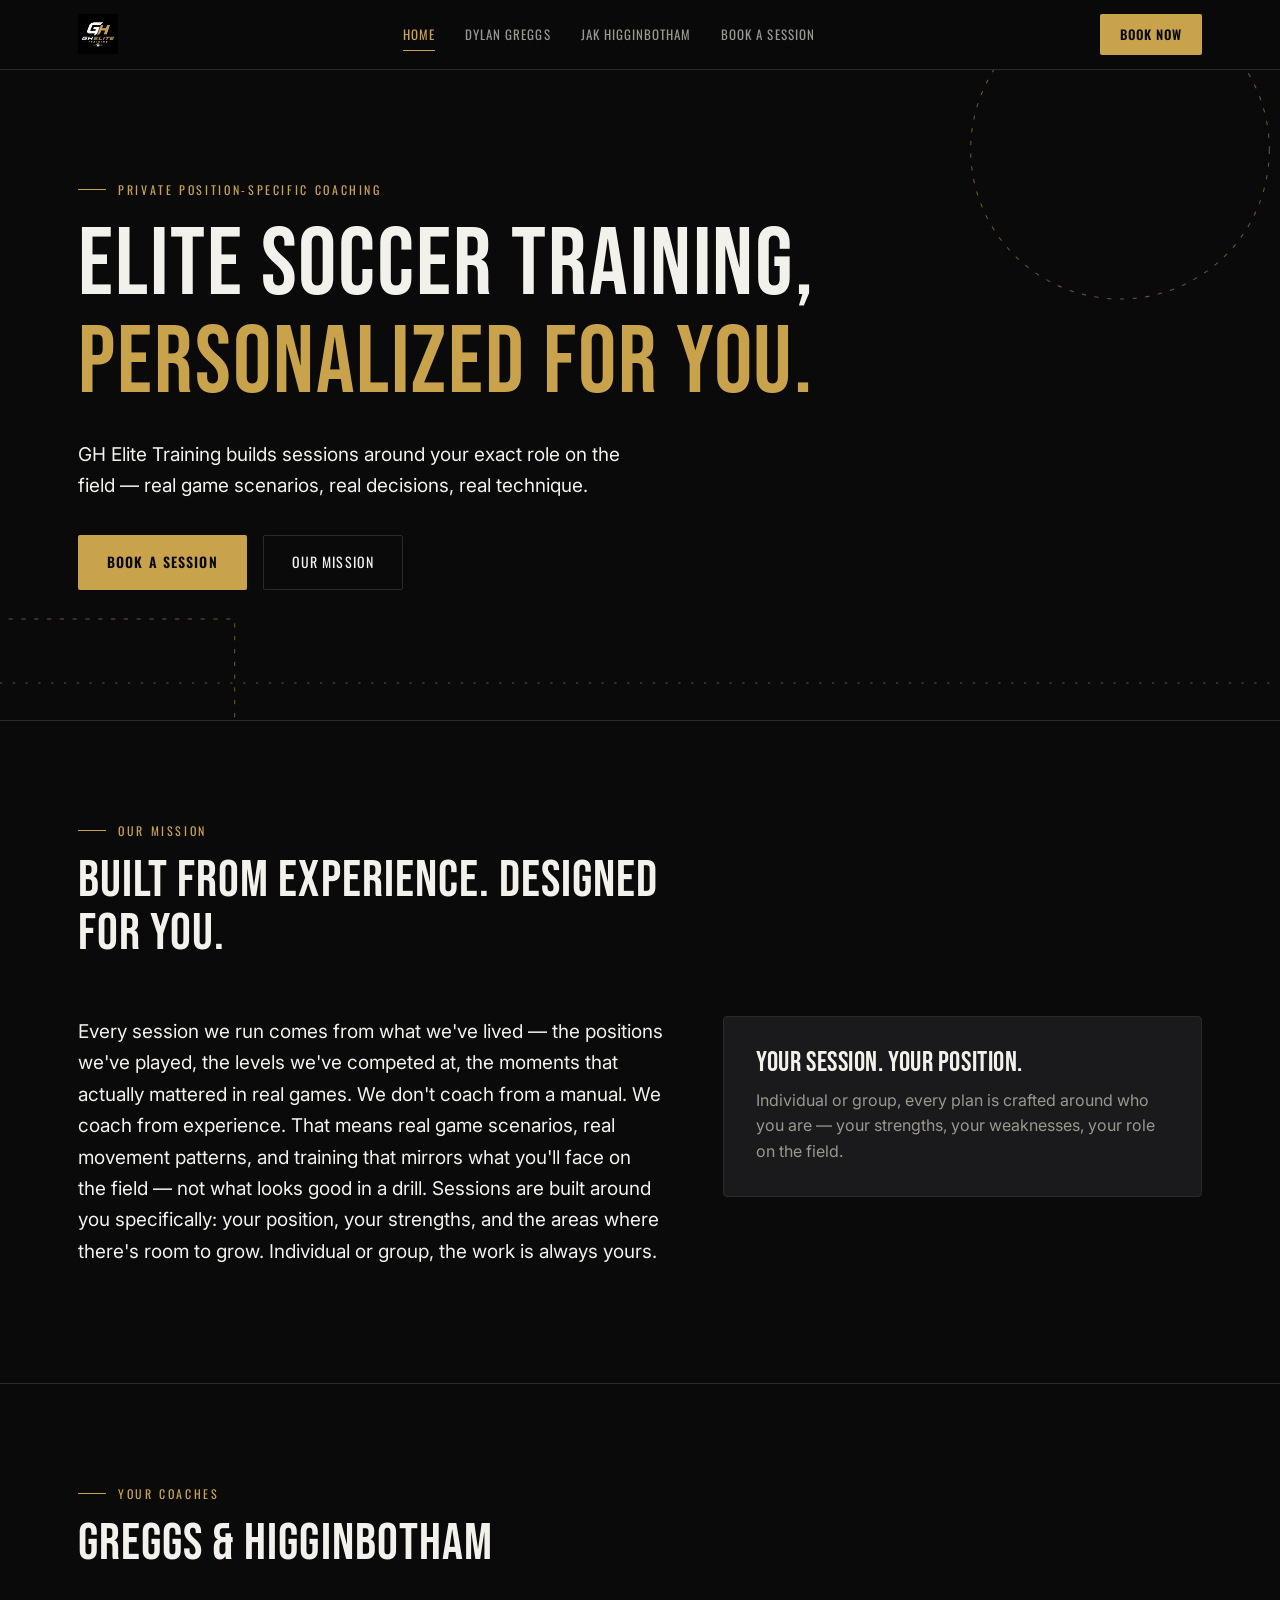
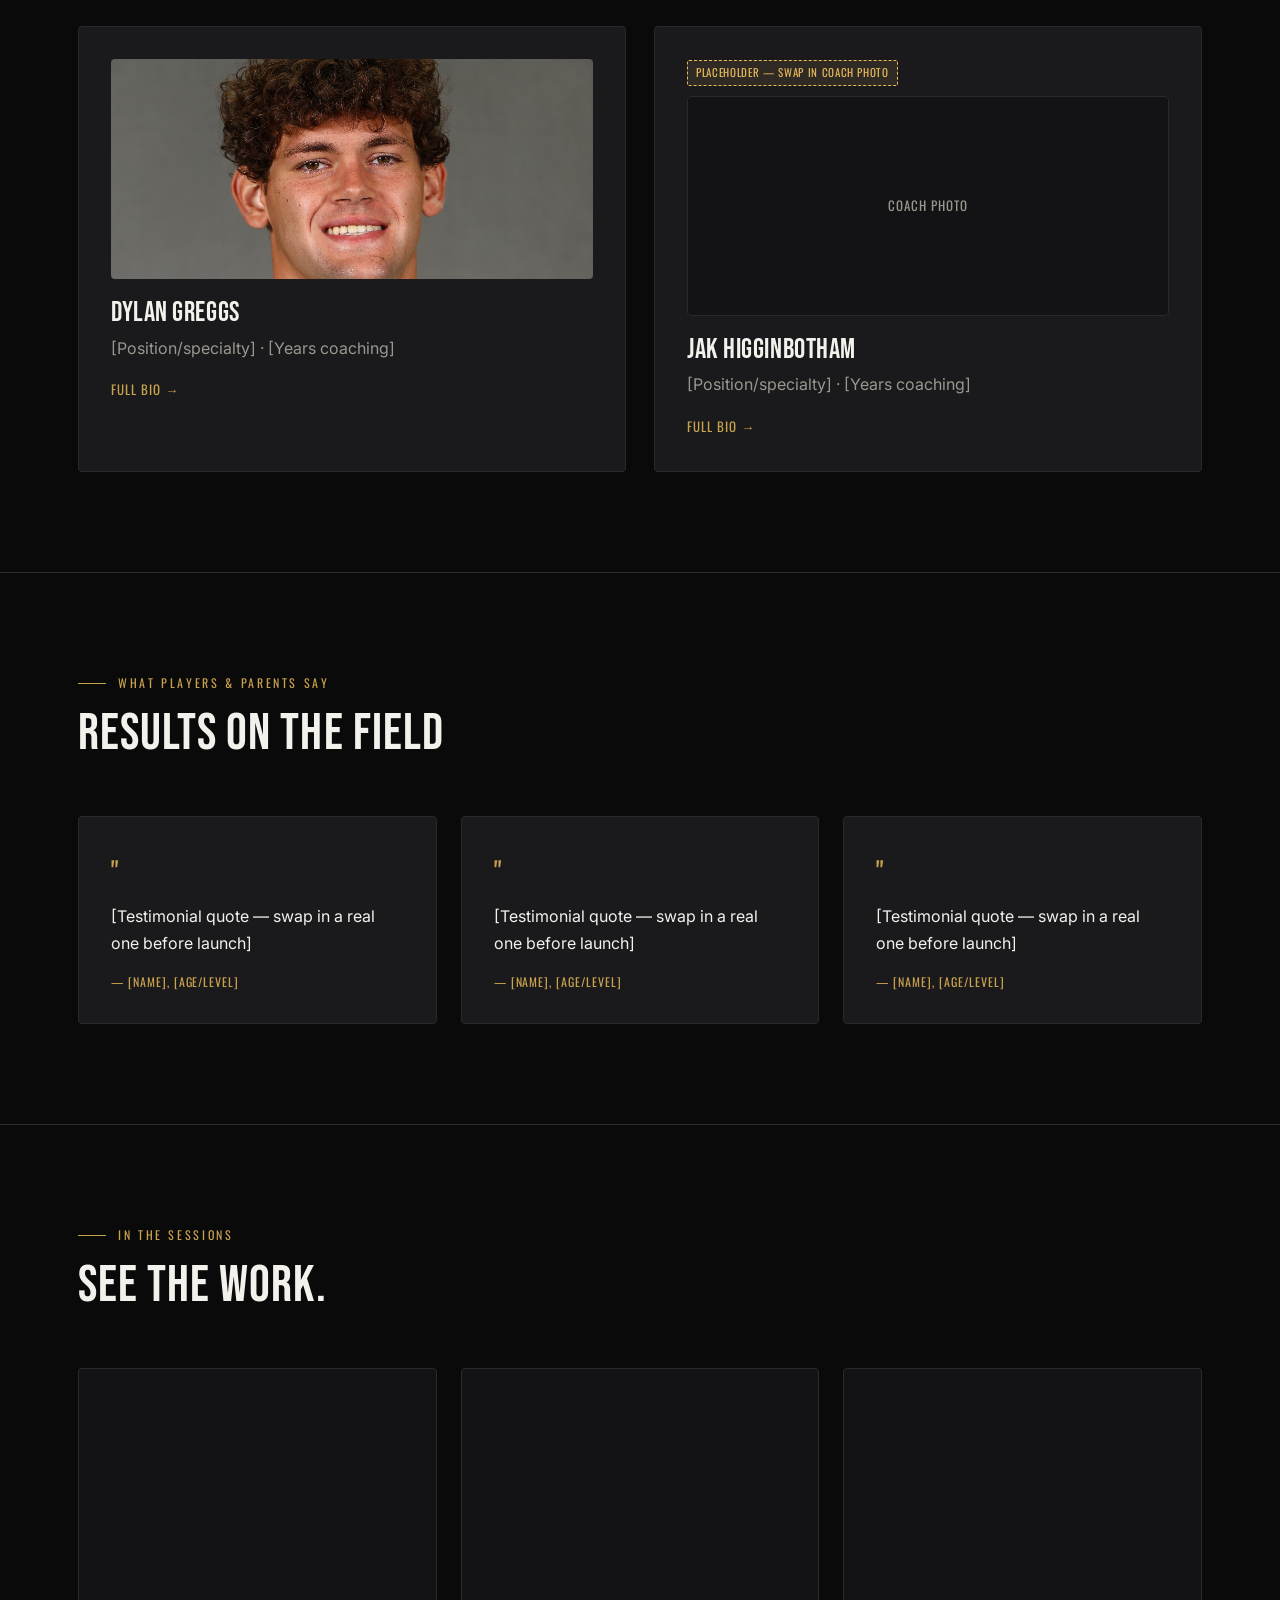
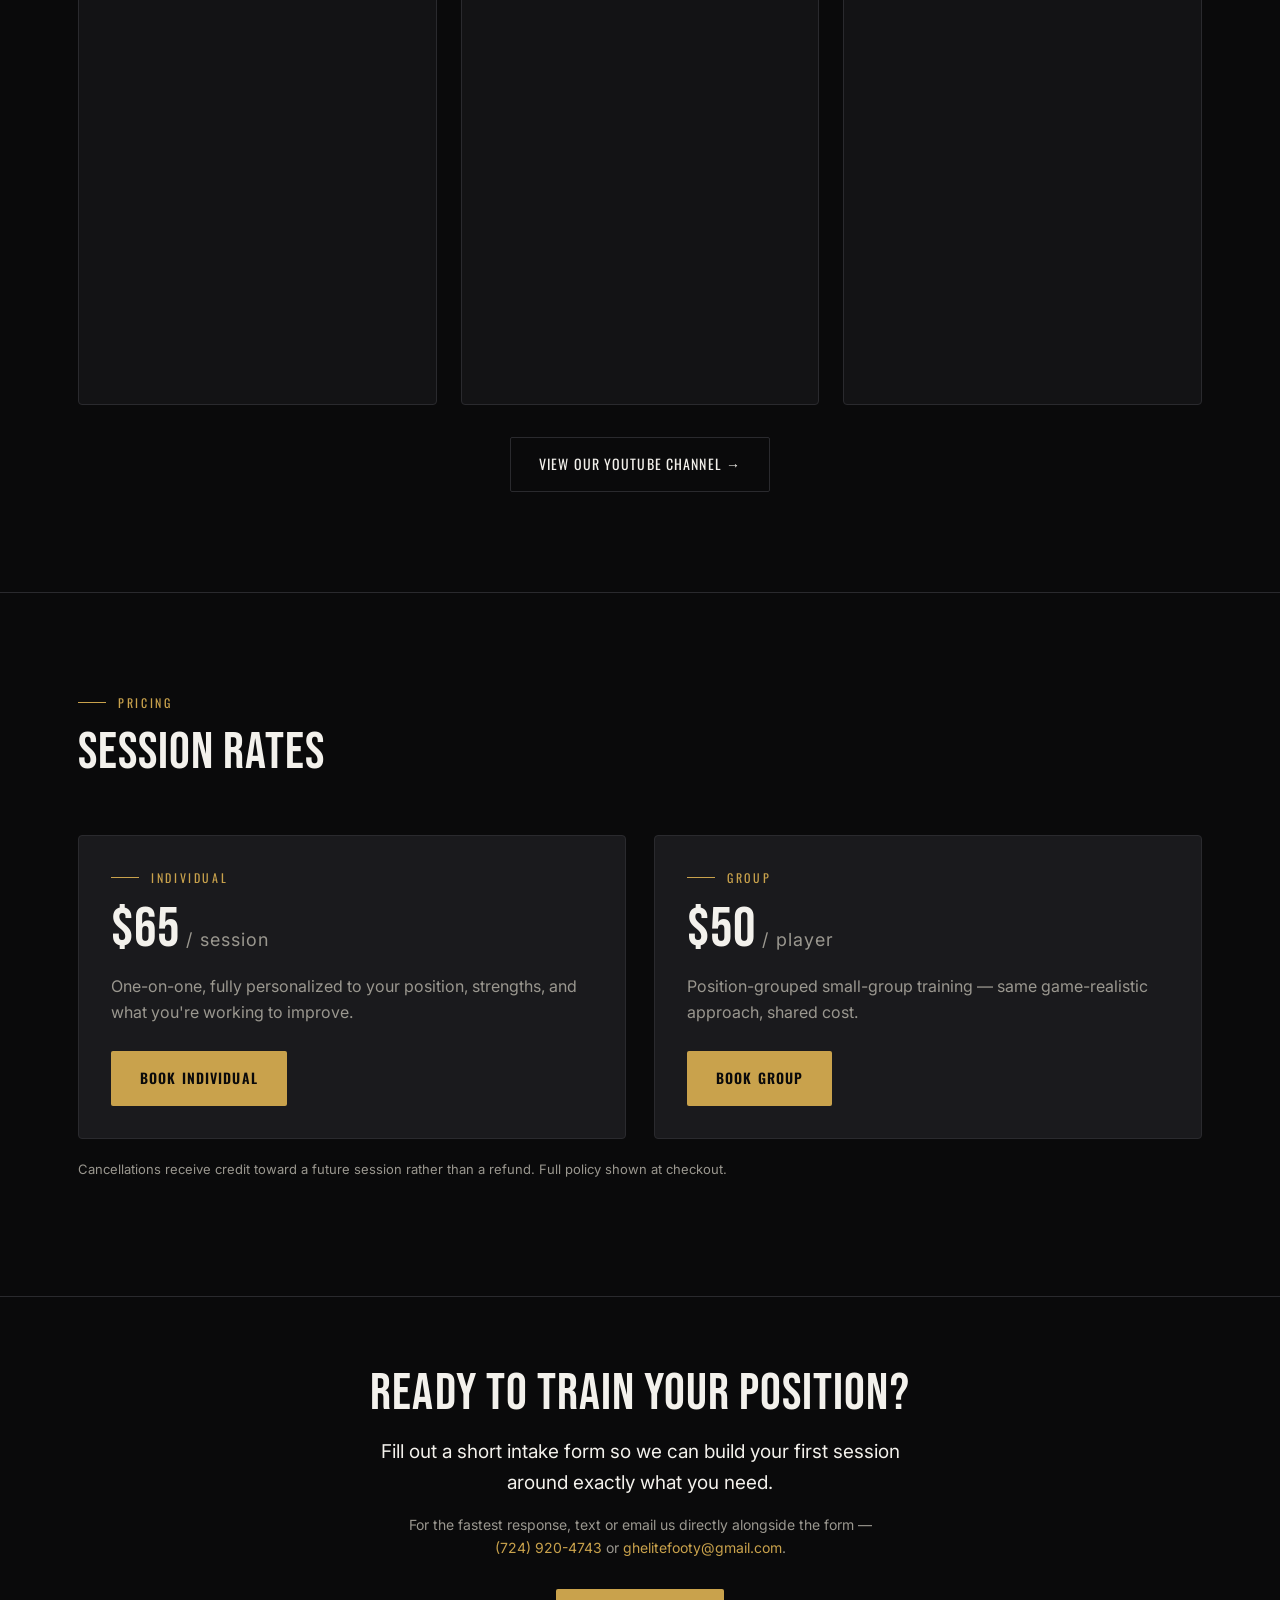
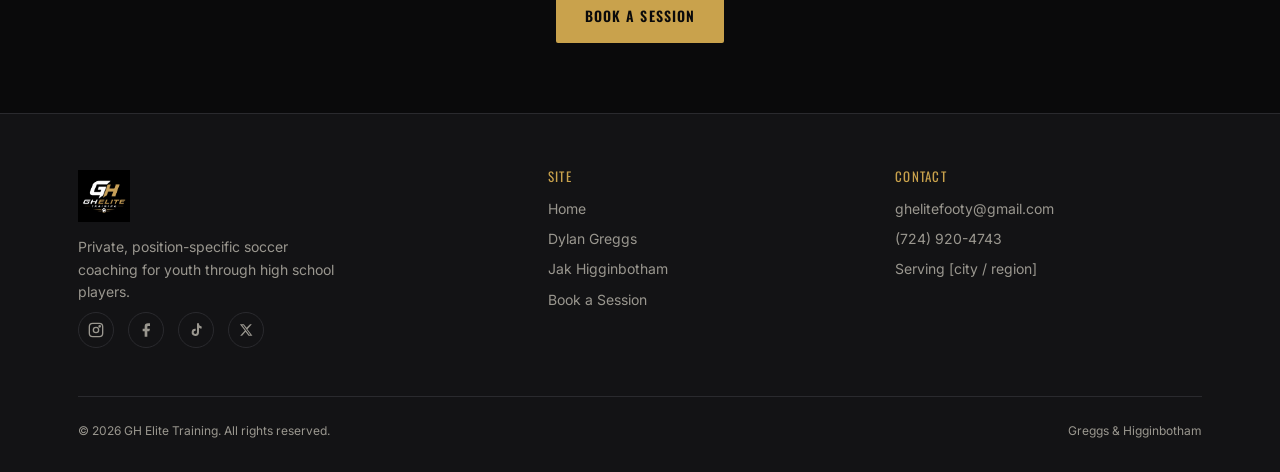
==== index.html @ fd4644f5 "Initial commit" ====
<!DOCTYPE html>
<html lang="en">
<head>
<meta charset="UTF-8">
<meta name="viewport" content="width=device-width, initial-scale=1.0">
<title>GH Elite Training | Position-Specific Soccer Coaching</title>
<meta name="description" content="GH Elite Training — private, position-specific soccer coaching built around real game scenarios. Coaching by Greggs &amp; Higginbotham.">
<link rel="preconnect" href="https://fonts.googleapis.com">
<link href="https://fonts.googleapis.com/css2?family=Bebas+Neue&family=Oswald:wght@400;500;600&family=Inter:wght@400;500;600;700&display=swap" rel="stylesheet">
<link rel="stylesheet" href="style.css">
</head>
<body>

<header class="site-nav">
  <div class="nav-inner">
    <a class="nav-brand" href="index.html">
      <img src="assets/gh-elite-logo.jpeg" alt="GH Elite Training logo">
    </a>
    <nav class="nav-links">
      <a href="index.html" class="active">Home</a>
      <a href="about-greggs.html">Dylan Greggs</a>
      <a href="about-higginbotham.html">Jak Higginbotham</a>
      <a href="booking.html">Book a Session</a>
    </nav>
    <a class="nav-cta" href="booking.html">Book Now</a>
    <button class="nav-toggle" aria-label="Menu">&#9776;</button>
  </div>
</header>

<!-- ============================================================ HERO -->
<section style="padding-top:110px; padding-bottom:130px; position:relative; overflow:hidden;">
  <div class="pitch-lines" aria-hidden="true">
    <svg viewBox="0 0 1200 700" preserveAspectRatio="xMidYMid slice">
      <circle cx="1050" cy="120" r="140" fill="none" stroke="#c9a24c" stroke-width="1" stroke-dasharray="4 8"/>
      <line x1="0" y1="620" x2="1200" y2="620" stroke="#c9a24c" stroke-width="1" stroke-dasharray="2 10"/>
      <rect x="-40" y="560" width="260" height="160" fill="none" stroke="#c9a24c" stroke-width="1" stroke-dasharray="4 8"/>
    </svg>
  </div>
  <div class="wrap" style="position:relative; z-index:2;">
    <div class="eyebrow">Private Position-Specific Coaching</div>
    <h1 style="margin-top:18px; max-width:900px;">ELITE SOCCER TRAINING,<br><span class="gold">PERSONALIZED FOR YOU.</span></h1>
    <p class="lead" style="max-width:560px; margin-top:26px;">
      GH Elite Training builds sessions around your exact role on the field —
      real game scenarios, real decisions, real technique.
    </p>
    <div style="display:flex; gap:16px; margin-top:34px; flex-wrap:wrap;">
      <a href="booking.html" class="btn btn-primary">Book a Session</a>
      <a href="#mission" class="btn btn-ghost">Our Mission</a>
    </div>
  </div>
</section>

<hr class="divider">

<!-- ============================================================ MISSION -->
<section id="mission">
  <div class="wrap">
    <div class="section-head">
      <div class="eyebrow">Our Mission</div>
      <h2>Built from experience. Designed for you.</h2>
    </div>
    <div style="display:grid; grid-template-columns: 1.1fr 0.9fr; gap:60px; align-items:start;">
      <p class="lead">
        Every session we run comes from what we've lived — the positions we've played, the
        levels we've competed at, the moments that actually mattered in real games. We don't
        coach from a manual. We coach from experience. That means real game scenarios, real
        movement patterns, and training that mirrors what you'll face on the field — not what
        looks good in a drill. Sessions are built around you specifically: your position, your
        strengths, and the areas where there's room to grow. Individual or group, the work
        is always yours.
      </p>
      <div class="card">
        <h3>Your session. Your position.</h3>
        <p style="margin-top:10px; margin-bottom:0;">Individual or group, every plan is crafted around who you are — your strengths, your weaknesses, your role on the field.</p>
      </div>
    </div>
  </div>
</section>

<hr class="divider">

<!-- ============================================================ COACHES -->
<section>
  <div class="wrap">
    <div class="section-head">
      <div class="eyebrow">Your Coaches</div>
      <h2>Greggs &amp; Higginbotham</h2>
    </div>
    <div style="display:grid; grid-template-columns:1fr 1fr; gap:28px;">
      <a href="about-greggs.html" class="card" style="display:block;">
        <img src="assets/greggs-headshot-slippery-rock.jpeg" alt="Dylan Greggs" style="width:100%; height:220px; object-fit:cover; object-position:center 20%; border-radius:4px; margin-bottom:20px; display:block;">
        <h3>Dylan Greggs</h3>
        <p style="margin-top:8px;">[Position/specialty] · [Years coaching]</p>
        <span class="gold" style="font-family:var(--label); font-size:13px; letter-spacing:.08em; text-transform:uppercase;">Full Bio &rarr;</span>
      </a>
      <a href="about-higginbotham.html" class="card" style="display:block;">
        <div class="placeholder-note">Placeholder — swap in coach photo</div>
        <div style="height:220px; background:var(--black-soft); border:1px solid var(--line); border-radius:4px; margin-bottom:20px; display:flex; align-items:center; justify-content:center; color:var(--grey); font-family:var(--label); letter-spacing:.08em; text-transform:uppercase; font-size:13px;">Coach Photo</div>
        <h3>Jak Higginbotham</h3>
        <p style="margin-top:8px;">[Position/specialty] · [Years coaching]</p>
        <span class="gold" style="font-family:var(--label); font-size:13px; letter-spacing:.08em; text-transform:uppercase;">Full Bio &rarr;</span>
      </a>
    </div>
  </div>
</section>

<hr class="divider">

<!-- ============================================================ TESTIMONIALS -->
<section id="testimonials">
  <div class="wrap">
    <div class="section-head">
      <div class="eyebrow">What Players &amp; Parents Say</div>
      <h2>Results on the field</h2>
    </div>
    <div style="display:grid; grid-template-columns:repeat(3,1fr); gap:24px; margin-top:16px;">
      <div class="card">
        <p style="font-size:28px; color:var(--gold); margin:0 0 10px; font-family:var(--label);">"</p>
        <p class="lead" style="font-size:16px; margin-top:0;">[Testimonial quote — swap in a real one before launch]</p>
        <p style="margin:16px 0 0; color:var(--gold); font-family:var(--label); font-size:12px; letter-spacing:.08em; text-transform:uppercase;">— [Name], [Age/Level]</p>
      </div>
      <div class="card">
        <p style="font-size:28px; color:var(--gold); margin:0 0 10px; font-family:var(--label);">"</p>
        <p class="lead" style="font-size:16px; margin-top:0;">[Testimonial quote — swap in a real one before launch]</p>
        <p style="margin:16px 0 0; color:var(--gold); font-family:var(--label); font-size:12px; letter-spacing:.08em; text-transform:uppercase;">— [Name], [Age/Level]</p>
      </div>
      <div class="card">
        <p style="font-size:28px; color:var(--gold); margin:0 0 10px; font-family:var(--label);">"</p>
        <p class="lead" style="font-size:16px; margin-top:0;">[Testimonial quote — swap in a real one before launch]</p>
        <p style="margin:16px 0 0; color:var(--gold); font-family:var(--label); font-size:12px; letter-spacing:.08em; text-transform:uppercase;">— [Name], [Age/Level]</p>
      </div>
    </div>
  </div>
</section>

<hr class="divider">

<!-- ============================================================ SESSION VIDEOS -->
<section id="videos">
  <div class="wrap">
    <div class="section-head">
      <div class="eyebrow">In the Sessions</div>
      <h2>See the work.</h2>
    </div>
    <div style="display:grid; grid-template-columns:repeat(3,1fr); gap:24px; margin-top:8px;">
      <div>
        <div style="aspect-ratio:9/16; background:var(--black-soft); border:1px solid var(--line); border-radius:4px; overflow:hidden;">
          <!-- Replace VIDEO_ID_1 with your actual YouTube short/video ID -->
          <iframe width="100%" height="100%" src="https://www.youtube.com/embed/VIDEO_ID_1" title="GH Elite Training session clip 1" frameborder="0" allow="accelerometer; autoplay; clipboard-write; encrypted-media; gyroscope; picture-in-picture" allowfullscreen style="display:block;"></iframe>
        </div>
      </div>
      <div>
        <div style="aspect-ratio:9/16; background:var(--black-soft); border:1px solid var(--line); border-radius:4px; overflow:hidden;">
          <!-- Replace VIDEO_ID_2 with your actual YouTube short/video ID -->
          <iframe width="100%" height="100%" src="https://www.youtube.com/embed/VIDEO_ID_2" title="GH Elite Training session clip 2" frameborder="0" allow="accelerometer; autoplay; clipboard-write; encrypted-media; gyroscope; picture-in-picture" allowfullscreen style="display:block;"></iframe>
        </div>
      </div>
      <div>
        <div style="aspect-ratio:9/16; background:var(--black-soft); border:1px solid var(--line); border-radius:4px; overflow:hidden;">
          <!-- Replace VIDEO_ID_3 with your actual YouTube short/video ID -->
          <iframe width="100%" height="100%" src="https://www.youtube.com/embed/VIDEO_ID_3" title="GH Elite Training session clip 3" frameborder="0" allow="accelerometer; autoplay; clipboard-write; encrypted-media; gyroscope; picture-in-picture" allowfullscreen style="display:block;"></iframe>
        </div>
      </div>
    </div>
    <div style="text-align:center; margin-top:32px;">
      <a href="https://www.youtube.com/channel/UCNdIHaYRakiDPcJzqBPnquw" target="_blank" rel="noopener" class="btn btn-ghost">View Our YouTube Channel &rarr;</a>
    </div>
  </div>
</section>

<hr class="divider">

<!-- ============================================================ PRICING -->
<section id="pricing">
  <div class="wrap">
    <div class="section-head">
      <div class="eyebrow">Pricing</div>
      <h2>Session Rates</h2>
    </div>
    <div style="display:grid; grid-template-columns:1fr 1fr; gap:28px;">
      <div class="card">
        <div class="eyebrow" style="margin-bottom:14px;">Individual</div>
        <h2 style="font-size:56px;">$65<span style="font-size:18px; font-family:var(--body); color:var(--grey); font-weight:400;"> / session</span></h2>
        <p style="margin-top:16px;">One-on-one, fully personalized to your position, strengths, and what you're working to improve.</p>
        <a href="booking.html" class="btn btn-primary" style="margin-top:10px;">Book Individual</a>
      </div>
      <div class="card">
        <div class="eyebrow" style="margin-bottom:14px;">Group</div>
        <h2 style="font-size:56px;">$50<span style="font-size:18px; font-family:var(--body); color:var(--grey); font-weight:400;"> / player</span></h2>
        <p style="margin-top:16px;">Position-grouped small-group training — same game-realistic approach, shared cost.</p>
        <a href="booking.html" class="btn btn-primary" style="margin-top:10px;">Book Group</a>
      </div>
    </div>
    <p style="margin-top:20px; font-size:13px;">Cancellations receive credit toward a future session rather than a refund. Full policy shown at checkout.</p>
  </div>
</section>

<hr class="divider">

<!-- ============================================================ CTA -->
<section class="tight">
  <div class="wrap" style="text-align:center;">
    <h2>Ready to train your position?</h2>
    <p class="lead" style="max-width:520px; margin:16px auto 16px;">Fill out a short intake form so we can build your first session around exactly what you need.</p>
    <p style="max-width:480px; margin:0 auto 30px; font-size:14px; color:var(--grey);">For the fastest response, text or email us directly alongside the form — <a href="tel:7249204743" class="gold">(724) 920-4743</a> or <a href="mailto:ghelitefooty@gmail.com" class="gold">ghelitefooty@gmail.com</a>.</p>
    <a href="booking.html" class="btn btn-primary">Book a Session</a>
  </div>
</section>

<!-- ============================================================ FOOTER -->
<footer>
  <div class="wrap">
    <div class="footer-grid">
      <div>
        <img src="assets/gh-elite-logo.jpeg" alt="GH Elite Training" style="height:52px; width:auto; margin-bottom:14px;">
        <p style="max-width:260px;">Private, position-specific soccer coaching for youth through high school players.</p>
        <div class="social-row">
          <a href="https://www.instagram.com/ghelitetraining" target="_blank" rel="noopener" aria-label="Instagram">
            <svg width="16" height="16" viewBox="0 0 24 24" fill="none" stroke="currentColor" stroke-width="2"><rect x="2" y="2" width="20" height="20" rx="5"/><circle cx="12" cy="12" r="4"/><circle cx="17.5" cy="6.5" r="1"/></svg>
          </a>
          <a href="https://www.facebook.com/profile.php?id=61592040922108" target="_blank" rel="noopener" aria-label="Facebook">
            <svg width="16" height="16" viewBox="0 0 24 24" fill="currentColor"><path d="M18 2h-3a5 5 0 0 0-5 5v3H7v4h3v8h4v-8h3l1-4h-4V7a1 1 0 0 1 1-1h3z"/></svg>
          </a>
          <a href="https://www.tiktok.com/@ghelitetraining" target="_blank" rel="noopener" aria-label="TikTok">
            <svg width="16" height="16" viewBox="0 0 24 24" fill="currentColor"><path d="M16.5 2h-3v13.5a2.5 2.5 0 1 1-2.5-2.5c.17 0 .34.02.5.05V10a5.5 5.5 0 1 0 5 5.48V8.5a6.9 6.9 0 0 0 4 1.28V6.7A4.3 4.3 0 0 1 16.5 2Z"/></svg>
          </a>
          <a href="#" aria-label="X" title="X / Twitter — add link">
            <svg width="14" height="14" viewBox="0 0 24 24" fill="currentColor"><path d="M18.9 2H22l-7.6 8.7L23 22h-6.6l-5.2-6.8L5.2 22H2l8.1-9.3L1.5 2h6.8l4.7 6.2L18.9 2Zm-1.2 18h1.8L7.4 4H5.5l12.2 16Z"/></svg>
          </a>
        </div>
      </div>
      <div>
        <h4>Site</h4>
        <a href="index.html">Home</a>
        <a href="about-greggs.html">Dylan Greggs</a>
        <a href="about-higginbotham.html">Jak Higginbotham</a>
        <a href="booking.html">Book a Session</a>
      </div>
      <div>
        <h4>Contact</h4>
        <a href="mailto:ghelitefooty@gmail.com">ghelitefooty@gmail.com</a>
        <a href="tel:7249204743">(724) 920-4743</a>
        <p>Serving [city / region]</p>
      </div>
    </div>
    <div class="footer-bottom">
      <span>&copy; 2026 GH Elite Training. All rights reserved.</span>
      <span>Greggs &amp; Higginbotham</span>
    </div>
  </div>
</footer>

</body>
</html>
---- style.css ----
/* ==========================================================================
   GH ELITE TRAINING — shared stylesheet
   ========================================================================== */

:root {
  --black:        #0a0a0b;
  --black-soft:   #131315;
  --black-card:   #1a1a1d;
  --line:         #2a2a2e;
  --gold:         #c9a24c;
  --gold-light:   #e6c878;
  --gold-dim:     #8a7038;
  --white:        #f3f1ec;
  --grey:         #9a978f;
  --pitch:        #2e4a3d;
  --pitch-light:  #4a6b58;

  --display: "Bebas Neue", "Arial Narrow", sans-serif;
  --label:   "Oswald", "Arial Narrow", sans-serif;
  --body:    "Inter", -apple-system, BlinkMacSystemFont, sans-serif;

  --max: 1180px;
}

* { box-sizing: border-box; }

html { scroll-behavior: smooth; }

body {
  margin: 0;
  background: var(--black);
  color: var(--white);
  font-family: var(--body);
  font-size: 16px;
  line-height: 1.6;
  -webkit-font-smoothing: antialiased;
}

img { max-width: 100%; display: block; }

a { color: inherit; text-decoration: none; }

.wrap {
  max-width: var(--max);
  margin: 0 auto;
  padding: 0 28px;
}

/* -------------------------------------------------- typography -------- */

h1, h2, h3, h4 {
  font-family: var(--display);
  letter-spacing: 0.02em;
  font-weight: 400;
  line-height: 1.02;
  margin: 0;
}

h1 { font-size: clamp(48px, 8vw, 96px); }
h2 { font-size: clamp(32px, 5vw, 52px); }
h3 { font-size: clamp(22px, 3vw, 28px); }

.eyebrow {
  font-family: var(--label);
  text-transform: uppercase;
  letter-spacing: 0.22em;
  font-size: 12px;
  color: var(--gold);
  display: flex;
  align-items: center;
  gap: 12px;
}
.eyebrow::before {
  content: "";
  width: 28px;
  height: 1px;
  background: var(--gold);
  display: inline-block;
}

p { margin: 0 0 16px; color: var(--grey); }
p.lead { color: var(--white); font-size: 19px; line-height: 1.65; }

.gold { color: var(--gold); }

/* -------------------------------------------------- pitch-line motif -- */
/* recurring signature: a broken yard-line / arc field motif used as
   quiet structural background texture across sections */

.pitch-lines {
  position: absolute;
  inset: 0;
  pointer-events: none;
  overflow: hidden;
  opacity: 0.5;
}
.pitch-lines svg { width: 100%; height: 100%; }

/* -------------------------------------------------- nav --------------- */

header.site-nav {
  position: sticky;
  top: 0;
  z-index: 50;
  background: rgba(10, 10, 11, 0.88);
  backdrop-filter: blur(10px);
  border-bottom: 1px solid var(--line);
}
.nav-inner {
  display: flex;
  align-items: center;
  justify-content: space-between;
  padding: 14px 28px;
  max-width: var(--max);
  margin: 0 auto;
}
.nav-brand { display: flex; align-items: center; gap: 10px; }
.nav-brand img { height: 40px; width: auto; }
.nav-brand span {
  font-family: var(--label);
  text-transform: uppercase;
  letter-spacing: 0.12em;
  font-size: 13px;
  color: var(--white);
}
.nav-links {
  display: flex;
  gap: 30px;
  font-family: var(--label);
  text-transform: uppercase;
  font-size: 13px;
  letter-spacing: 0.08em;
}
.nav-links a {
  color: var(--grey);
  padding: 6px 0;
  border-bottom: 1px solid transparent;
  transition: color 0.2s, border-color 0.2s;
}
.nav-links a:hover,
.nav-links a.active { color: var(--gold); border-color: var(--gold); }

.nav-cta {
  font-family: var(--label);
  text-transform: uppercase;
  font-size: 13px;
  letter-spacing: 0.08em;
  background: var(--gold);
  color: var(--black);
  padding: 10px 20px;
  border-radius: 2px;
  font-weight: 600;
  transition: background 0.2s;
}
.nav-cta:hover { background: var(--gold-light); }

.nav-toggle { display: none; background: none; border: none; color: var(--white); font-size: 26px; cursor: pointer; }

@media (max-width: 860px) {
  .nav-links { display: none; }
  .nav-toggle { display: block; }
  .nav-cta { display: none; }
}

/* -------------------------------------------------- buttons ----------- */

.btn {
  display: inline-flex;
  align-items: center;
  gap: 10px;
  font-family: var(--label);
  text-transform: uppercase;
  letter-spacing: 0.08em;
  font-size: 14px;
  padding: 15px 28px;
  border-radius: 2px;
  cursor: pointer;
  border: 1px solid transparent;
  transition: all 0.2s;
}
.btn-primary { background: var(--gold); color: var(--black); font-weight: 600; }
.btn-primary:hover { background: var(--gold-light); transform: translateY(-1px); }
.btn-ghost { border-color: var(--line); color: var(--white); }
.btn-ghost:hover { border-color: var(--gold); color: var(--gold); }

/* -------------------------------------------------- sections ---------- */

section { position: relative; padding: 100px 0; }
section.tight { padding: 70px 0; }
.section-head { max-width: 640px; margin-bottom: 56px; }
.section-head h2 { margin-top: 14px; }

.divider {
  border: none;
  border-top: 1px solid var(--line);
  margin: 0;
}

/* -------------------------------------------------- cards -------------- */

.card {
  background: var(--black-card);
  border: 1px solid var(--line);
  border-radius: 4px;
  padding: 32px;
}

.tag {
  display: inline-flex;
  align-items: center;
  gap: 6px;
  font-family: var(--label);
  font-size: 11px;
  letter-spacing: 0.1em;
  text-transform: uppercase;
  color: var(--pitch-light);
  background: none;
  border: none;
  padding: 2px 0;
  margin: 3px 12px 3px 0;
}
.tag::before {
  content: "";
  display: inline-block;
  width: 5px;
  height: 5px;
  border-radius: 50%;
  background: var(--pitch-light);
  flex-shrink: 0;
}

/* -------------------------------------------------- footer ------------- */

footer {
  border-top: 1px solid var(--line);
  padding: 56px 0 32px;
  background: var(--black-soft);
}
.footer-grid {
  display: grid;
  grid-template-columns: 1.4fr 1fr 1fr;
  gap: 40px;
  margin-bottom: 40px;
}
.footer-grid h4 {
  font-family: var(--label);
  text-transform: uppercase;
  font-size: 13px;
  letter-spacing: 0.1em;
  color: var(--gold);
  margin-bottom: 14px;
}
.footer-grid a, .footer-grid p { display: block; color: var(--grey); margin-bottom: 8px; font-size: 14px; }
.footer-grid a:hover { color: var(--white); }
.social-row { display: flex; gap: 14px; margin-top: 6px; }
.social-row a {
  width: 36px; height: 36px;
  border: 1px solid var(--line);
  border-radius: 50%;
  display: flex; align-items: center; justify-content: center;
  transition: border-color 0.2s, color 0.2s;
}
.social-row a:hover { border-color: var(--gold); color: var(--gold); }
.footer-bottom {
  display: flex;
  justify-content: space-between;
  flex-wrap: wrap;
  gap: 10px;
  font-size: 12px;
  color: var(--grey);
  padding-top: 24px;
  border-top: 1px solid var(--line);
}

@media (max-width: 760px) {
  .footer-grid { grid-template-columns: 1fr; }
  section { padding: 64px 0; }
}

/* -------------------------------------------------- placeholder flag --- */

.placeholder-note {
  display: inline-block;
  font-family: var(--label);
  font-size: 11px;
  letter-spacing: 0.06em;
  text-transform: uppercase;
  color: #e6b85c;
  background: rgba(230, 184, 92, 0.1);
  border: 1px dashed #e6b85c;
  padding: 3px 8px;
  border-radius: 2px;
  margin-bottom: 10px;
}
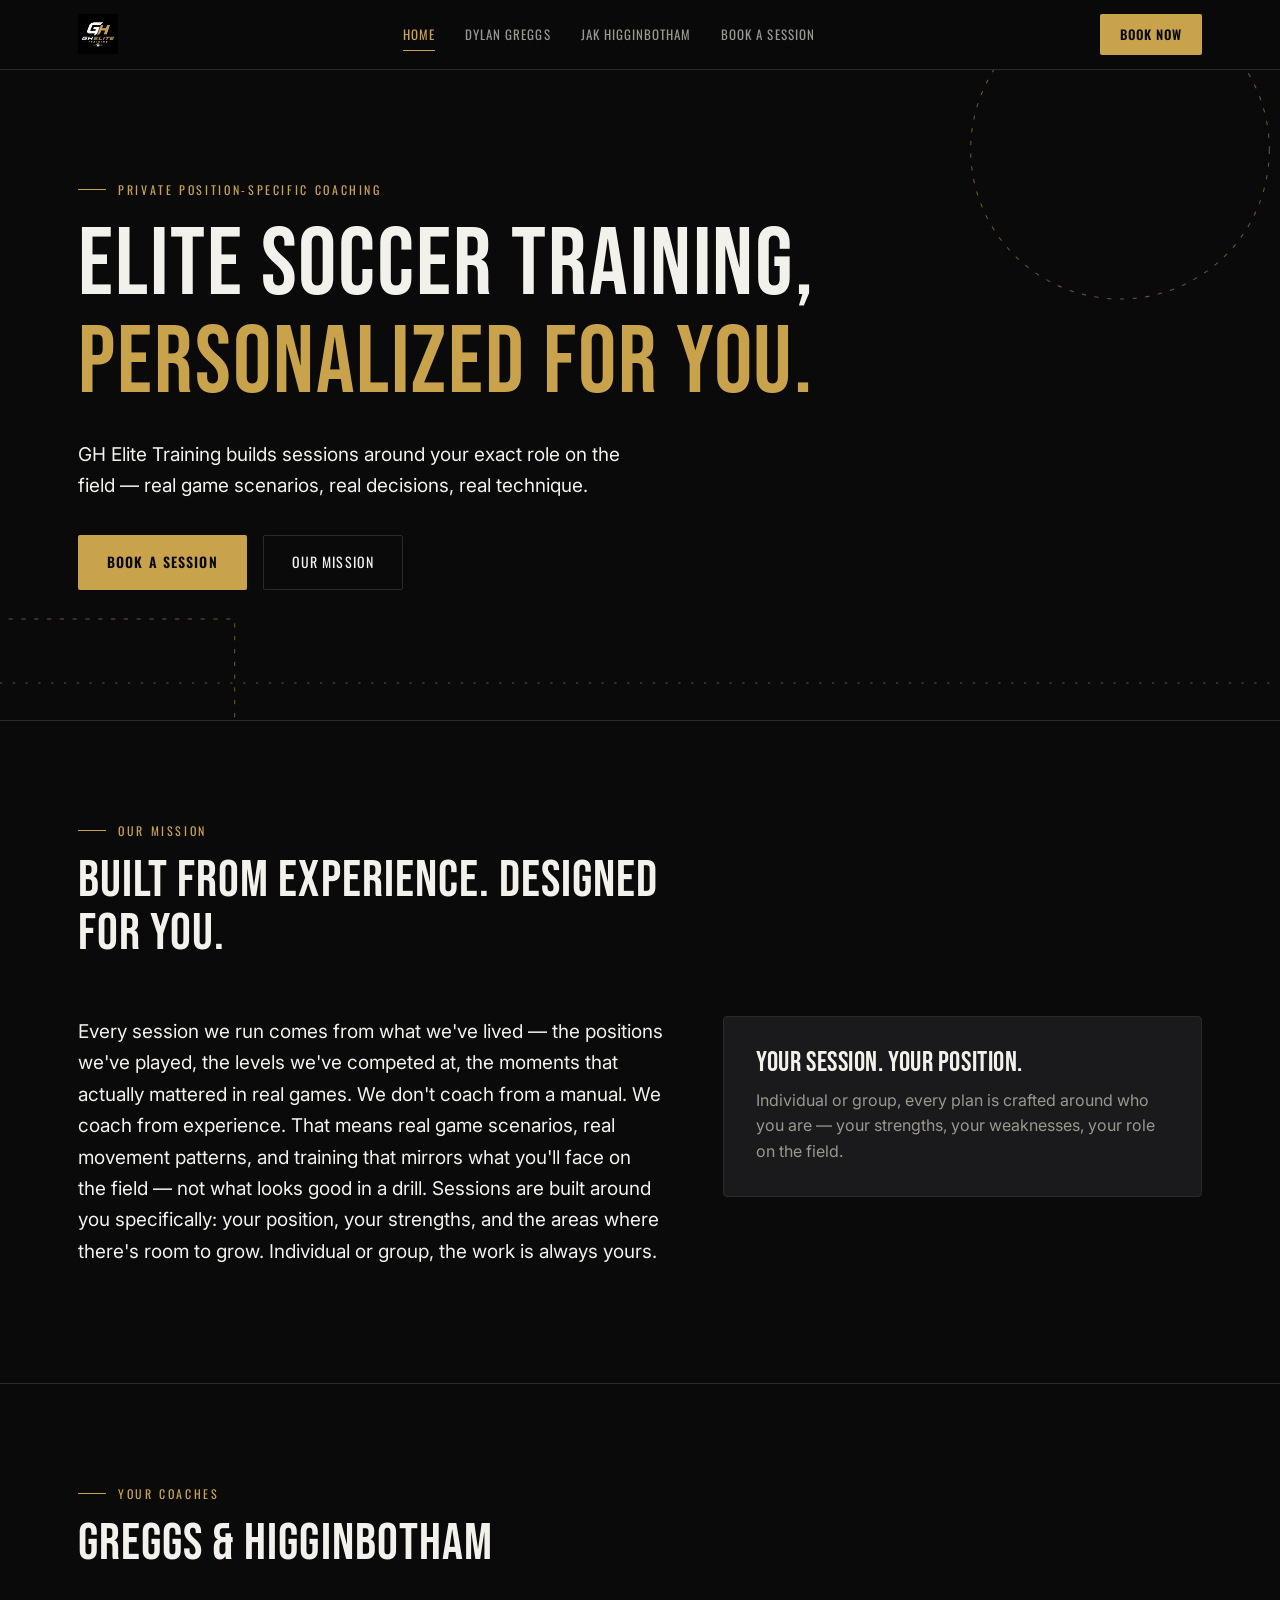
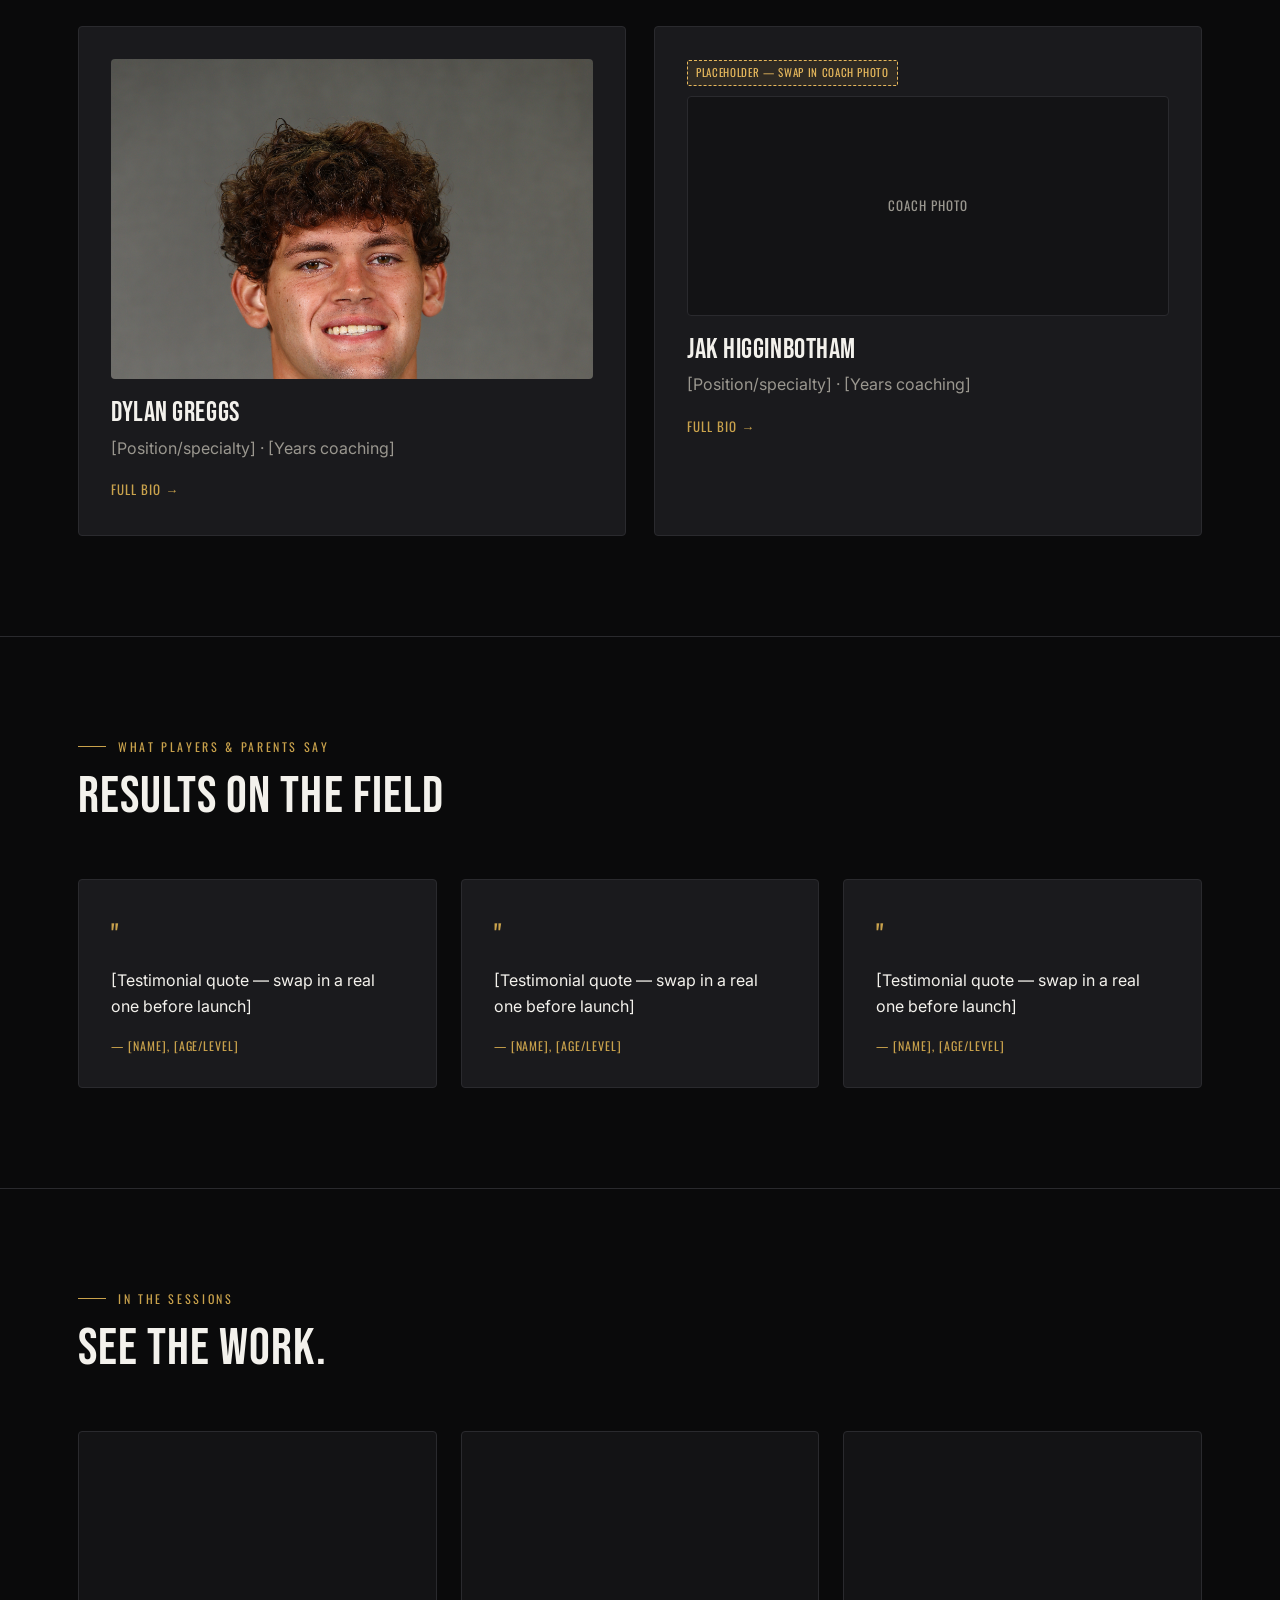
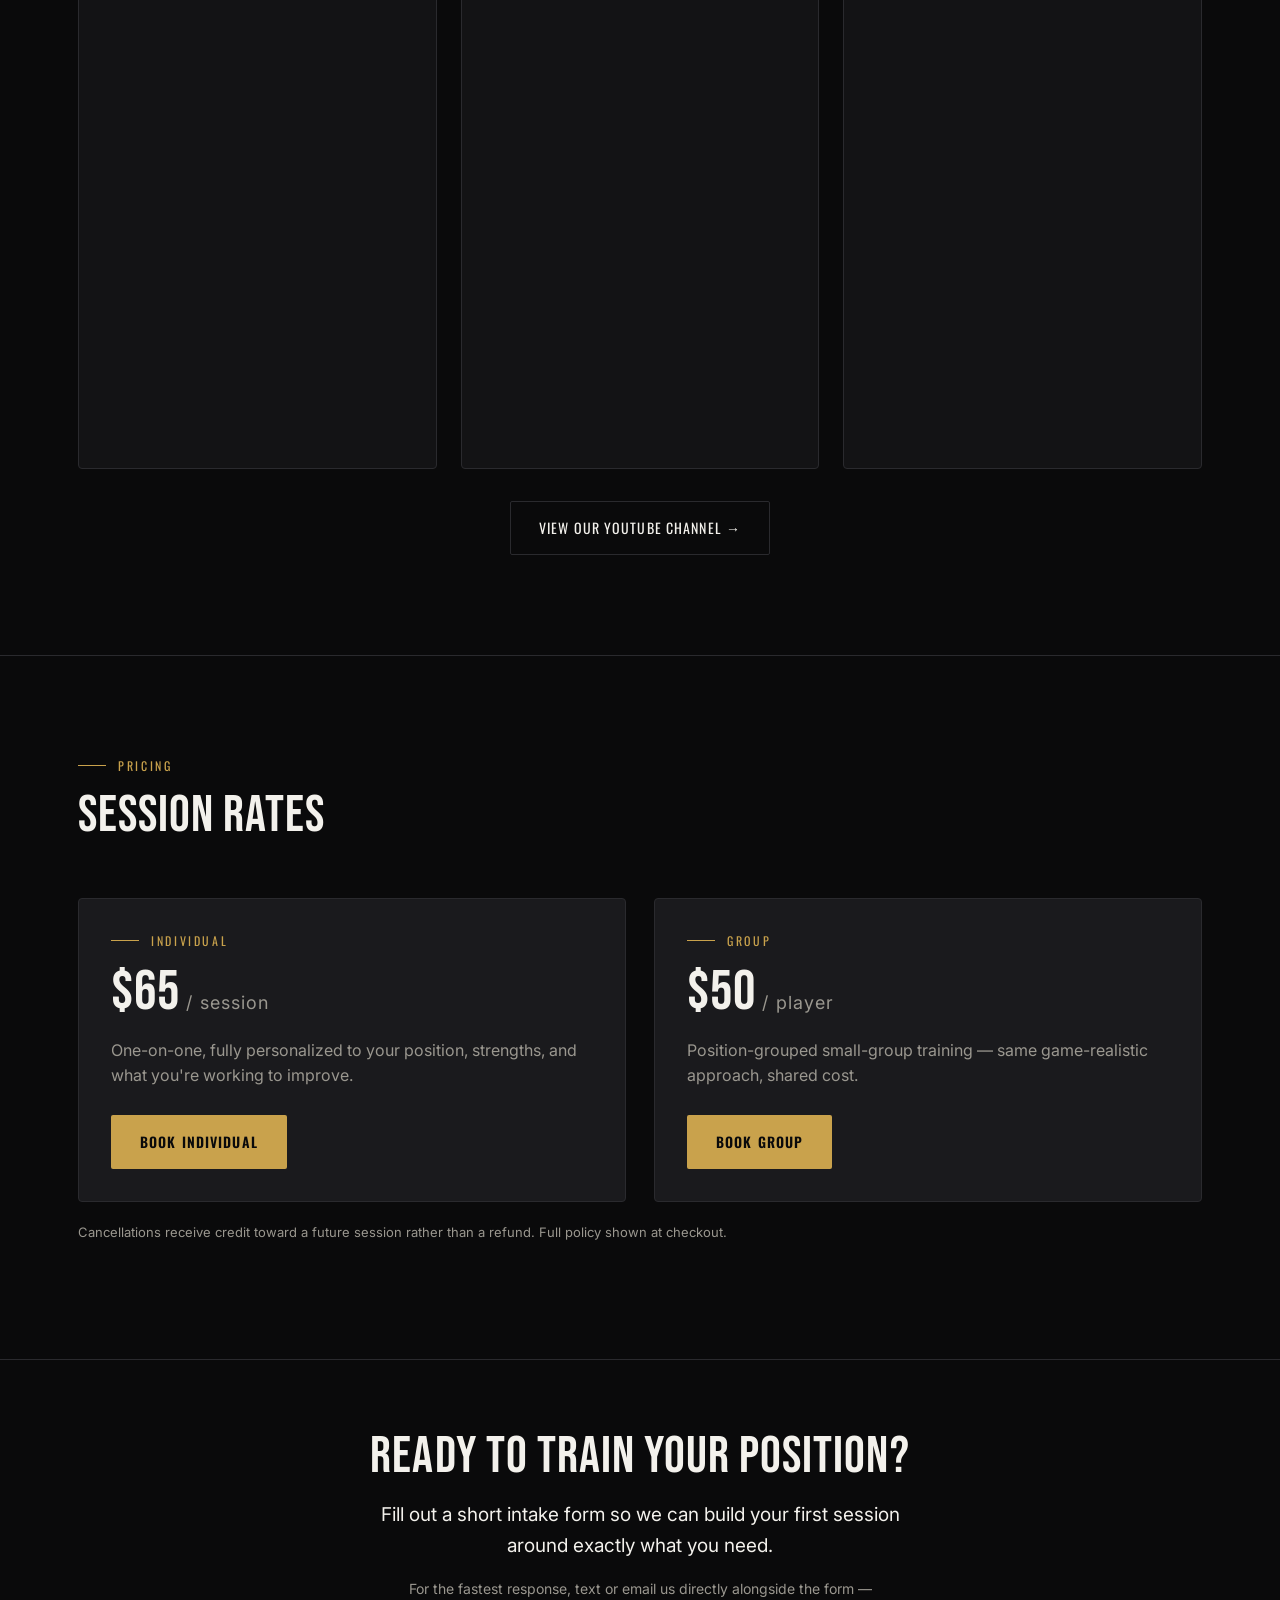
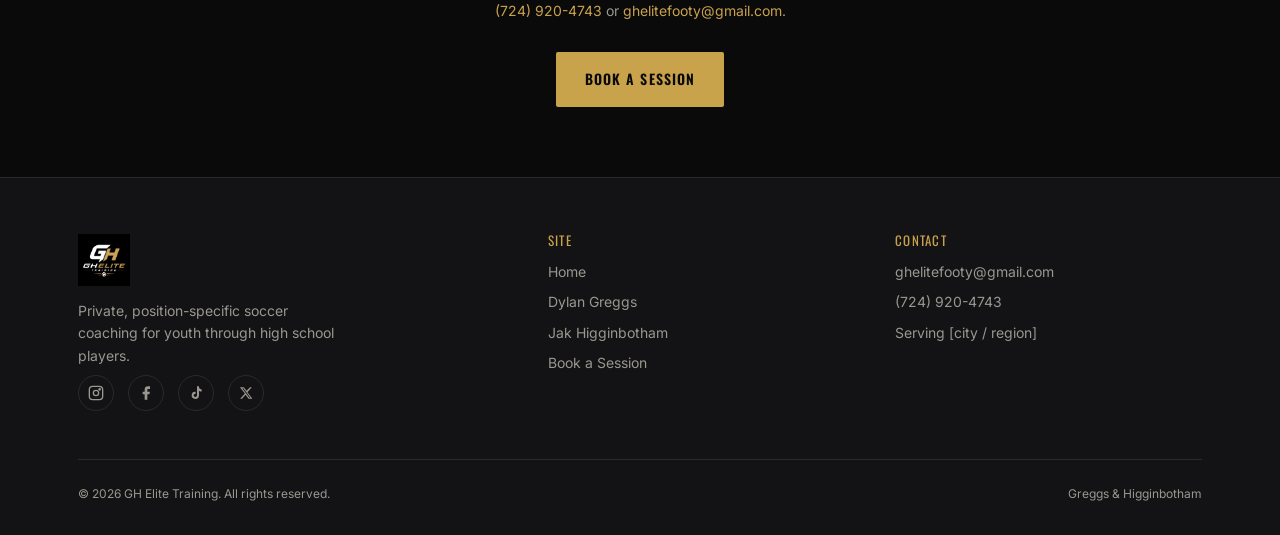
==== commit 9b1a6489: "Fix Dylan headshot crop on home page" ====
--- a/index.html
+++ b/index.html
@@ -88,7 +88,7 @@
     </div>
     <div style="display:grid; grid-template-columns:1fr 1fr; gap:28px;">
       <a href="about-greggs.html" class="card" style="display:block;">
-        <img src="assets/greggs-headshot-slippery-rock.jpeg" alt="Dylan Greggs" style="width:100%; height:220px; object-fit:cover; object-position:center 20%; border-radius:4px; margin-bottom:20px; display:block;">
+        <img src="assets/greggs-headshot-slippery-rock.jpeg" alt="Dylan Greggs" style="width:100%; height:320px; object-fit:cover; object-position:center top; border-radius:4px; margin-bottom:20px; display:block;">
         <h3>Dylan Greggs</h3>
         <p style="margin-top:8px;">[Position/specialty] · [Years coaching]</p>
         <span class="gold" style="font-family:var(--label); font-size:13px; letter-spacing:.08em; text-transform:uppercase;">Full Bio &rarr;</span>
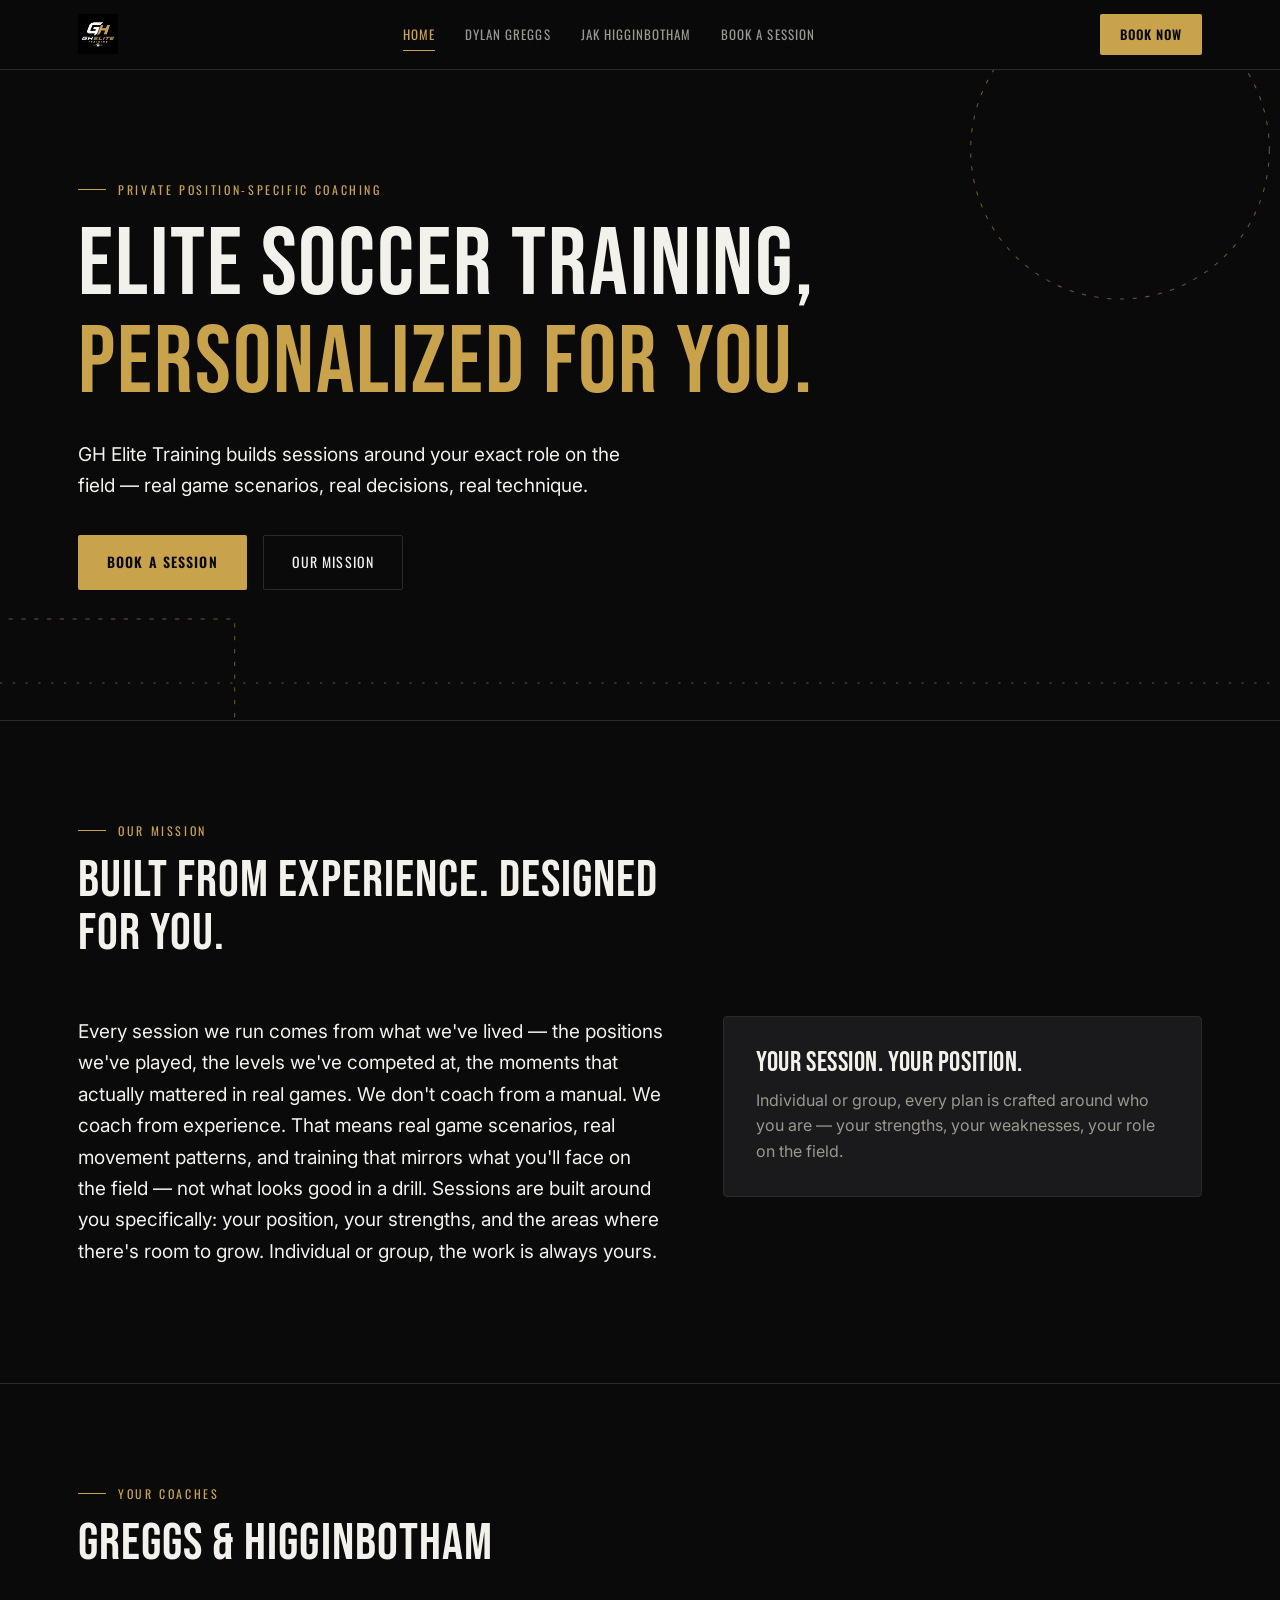
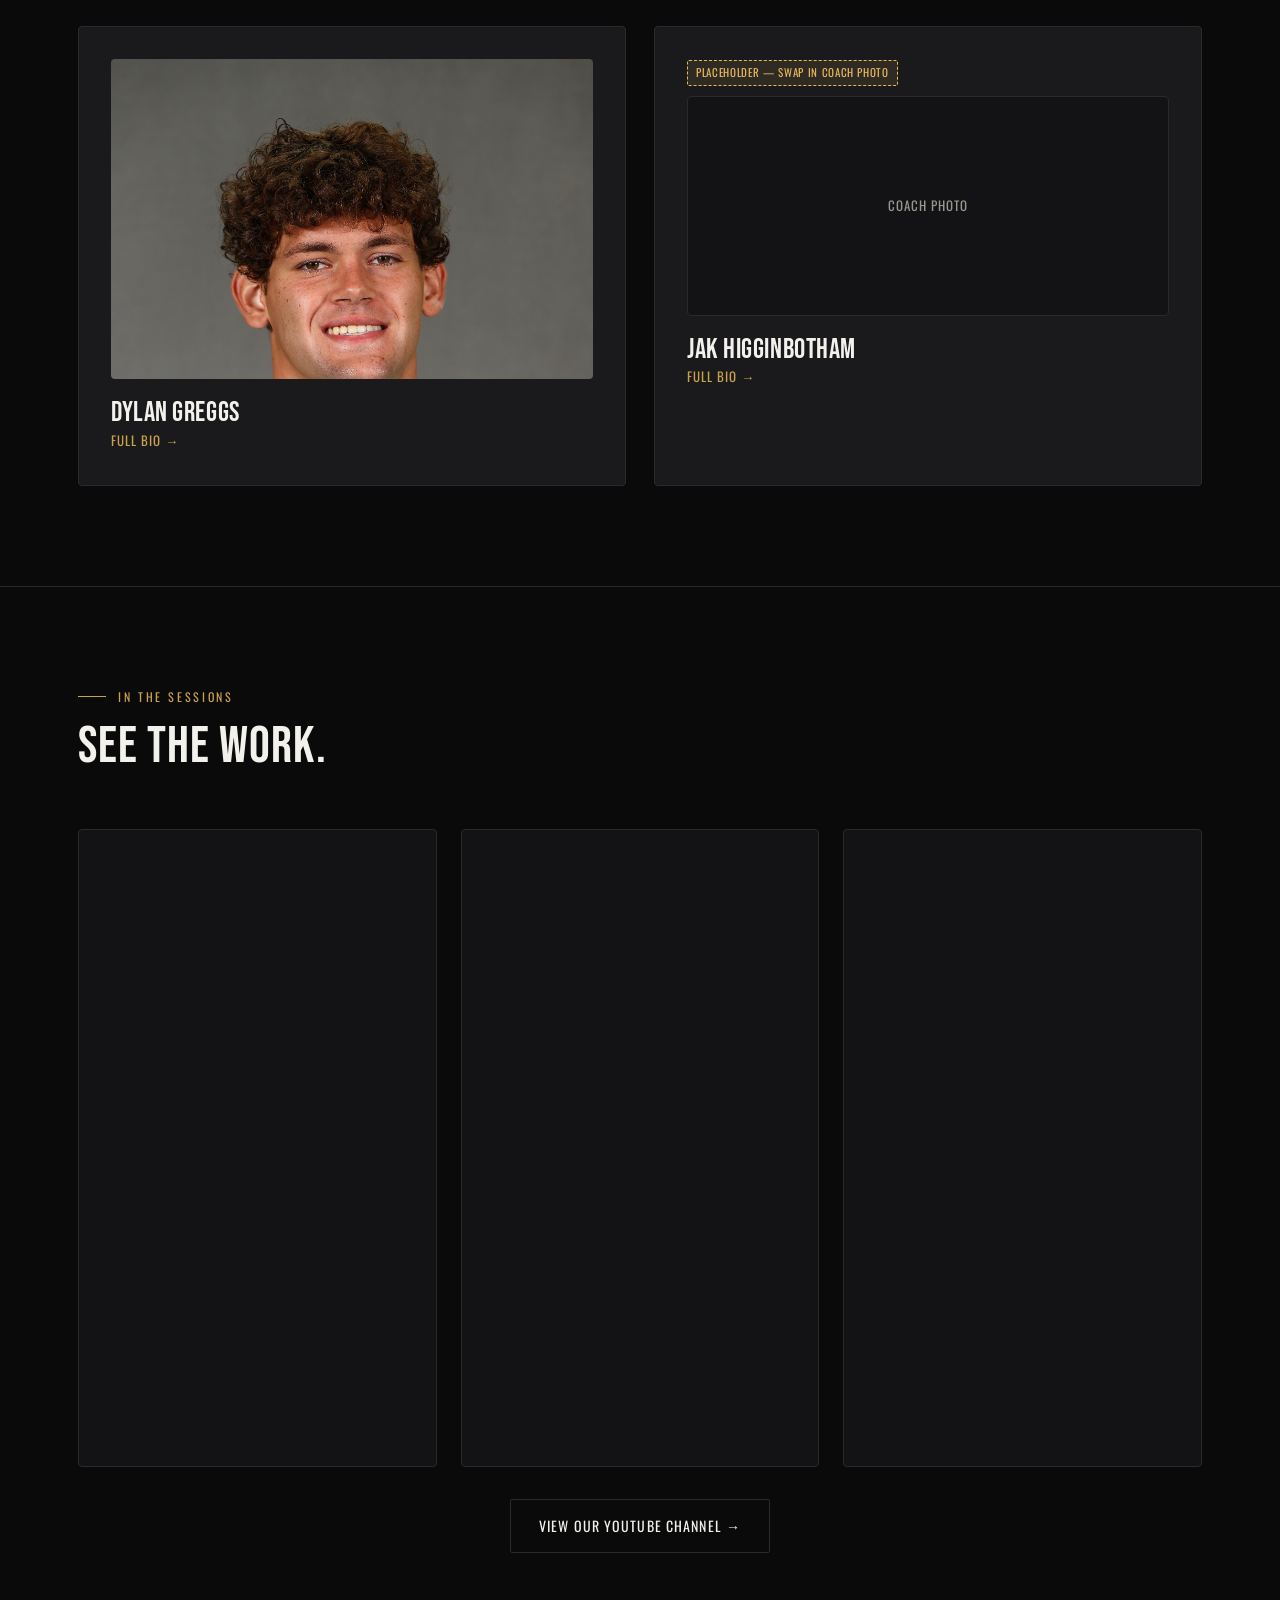
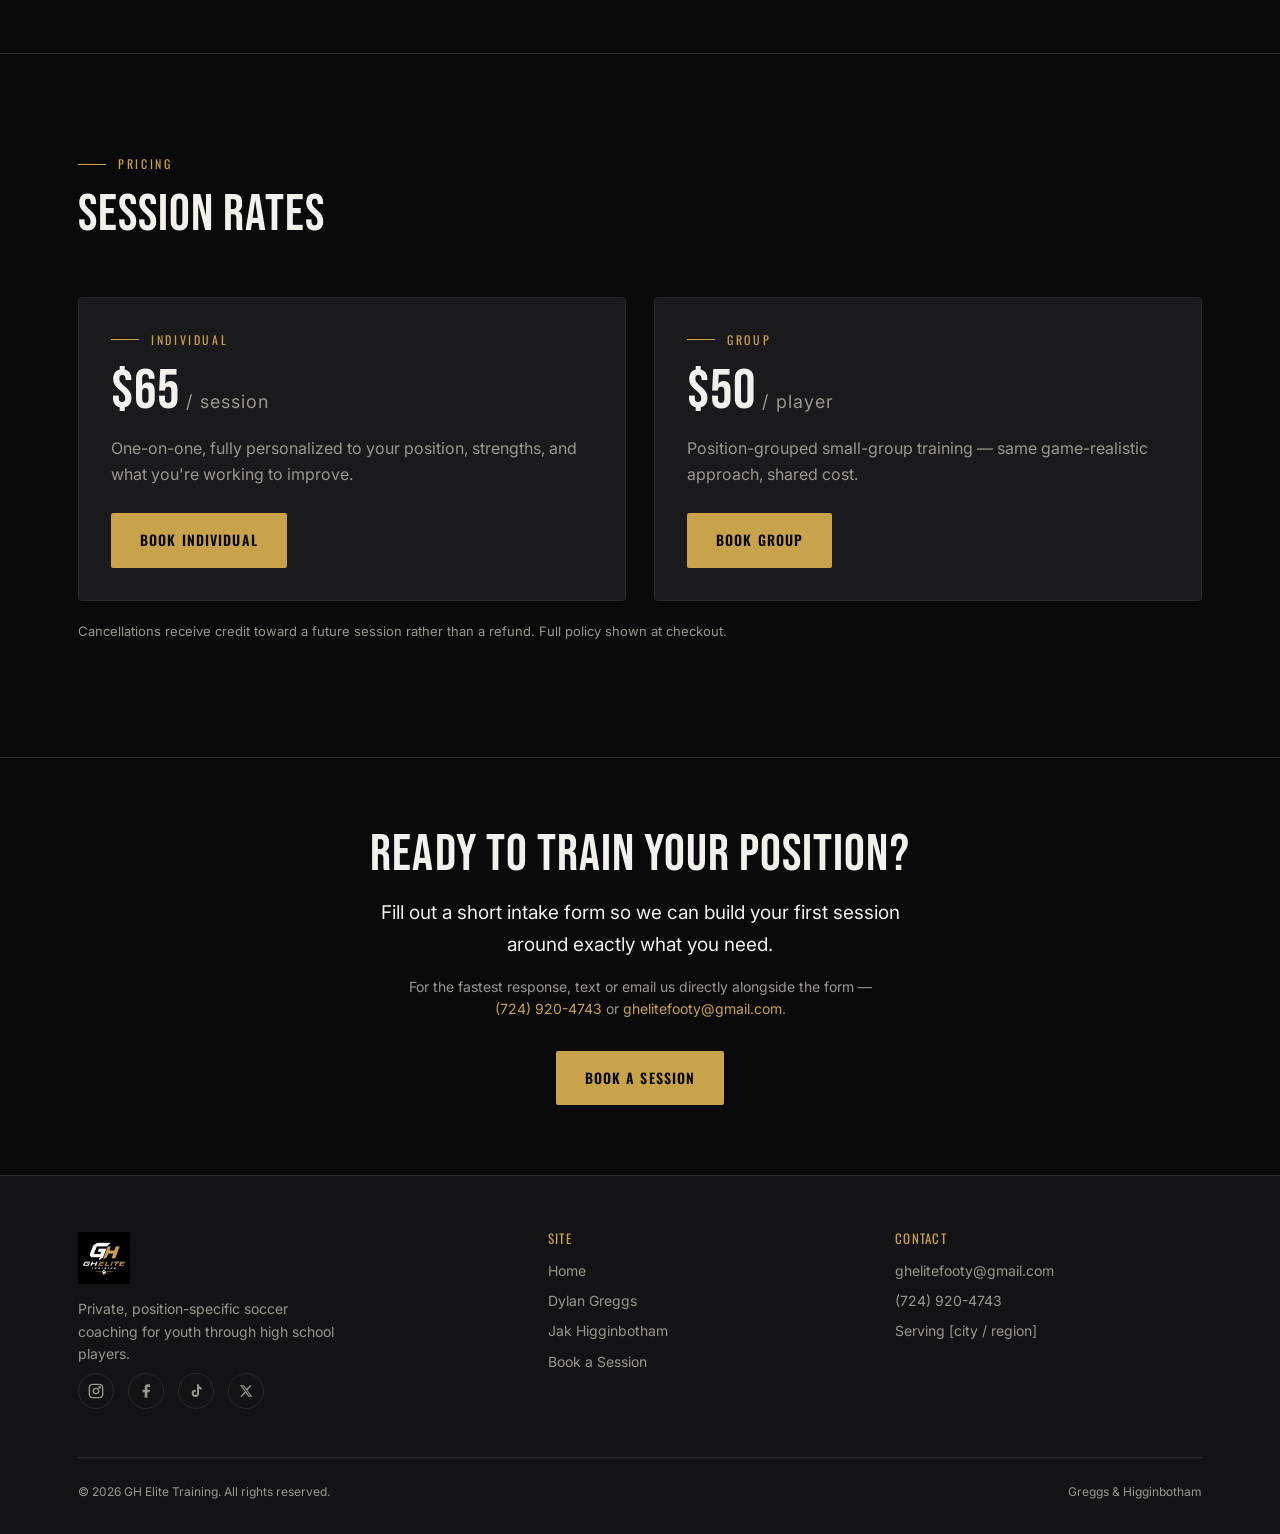
==== commit 0e35a439: "Remove placeholder text, testimonials, and credentials section" ====
--- a/index.html
+++ b/index.html
@@ -59,7 +59,7 @@
       <div class="eyebrow">Our Mission</div>
       <h2>Built from experience. Designed for you.</h2>
     </div>
-    <div style="display:grid; grid-template-columns: 1.1fr 0.9fr; gap:60px; align-items:start;">
+    <div class="grid-mission">
       <p class="lead">
         Every session we run comes from what we've lived — the positions we've played, the
         levels we've competed at, the moments that actually mattered in real games. We don't
@@ -86,18 +86,16 @@
       <div class="eyebrow">Your Coaches</div>
       <h2>Greggs &amp; Higginbotham</h2>
     </div>
-    <div style="display:grid; grid-template-columns:1fr 1fr; gap:28px;">
+    <div class="grid-2">
       <a href="about-greggs.html" class="card" style="display:block;">
         <img src="assets/greggs-headshot-slippery-rock.jpeg" alt="Dylan Greggs" style="width:100%; height:320px; object-fit:cover; object-position:center top; border-radius:4px; margin-bottom:20px; display:block;">
         <h3>Dylan Greggs</h3>
-        <p style="margin-top:8px;">[Position/specialty] · [Years coaching]</p>
         <span class="gold" style="font-family:var(--label); font-size:13px; letter-spacing:.08em; text-transform:uppercase;">Full Bio &rarr;</span>
       </a>
       <a href="about-higginbotham.html" class="card" style="display:block;">
         <div class="placeholder-note">Placeholder — swap in coach photo</div>
         <div style="height:220px; background:var(--black-soft); border:1px solid var(--line); border-radius:4px; margin-bottom:20px; display:flex; align-items:center; justify-content:center; color:var(--grey); font-family:var(--label); letter-spacing:.08em; text-transform:uppercase; font-size:13px;">Coach Photo</div>
         <h3>Jak Higginbotham</h3>
-        <p style="margin-top:8px;">[Position/specialty] · [Years coaching]</p>
         <span class="gold" style="font-family:var(--label); font-size:13px; letter-spacing:.08em; text-transform:uppercase;">Full Bio &rarr;</span>
       </a>
     </div>
@@ -106,35 +104,6 @@
 
 <hr class="divider">
 
-<!-- ============================================================ TESTIMONIALS -->
-<section id="testimonials">
-  <div class="wrap">
-    <div class="section-head">
-      <div class="eyebrow">What Players &amp; Parents Say</div>
-      <h2>Results on the field</h2>
-    </div>
-    <div style="display:grid; grid-template-columns:repeat(3,1fr); gap:24px; margin-top:16px;">
-      <div class="card">
-        <p style="font-size:28px; color:var(--gold); margin:0 0 10px; font-family:var(--label);">"</p>
-        <p class="lead" style="font-size:16px; margin-top:0;">[Testimonial quote — swap in a real one before launch]</p>
-        <p style="margin:16px 0 0; color:var(--gold); font-family:var(--label); font-size:12px; letter-spacing:.08em; text-transform:uppercase;">— [Name], [Age/Level]</p>
-      </div>
-      <div class="card">
-        <p style="font-size:28px; color:var(--gold); margin:0 0 10px; font-family:var(--label);">"</p>
-        <p class="lead" style="font-size:16px; margin-top:0;">[Testimonial quote — swap in a real one before launch]</p>
-        <p style="margin:16px 0 0; color:var(--gold); font-family:var(--label); font-size:12px; letter-spacing:.08em; text-transform:uppercase;">— [Name], [Age/Level]</p>
-      </div>
-      <div class="card">
-        <p style="font-size:28px; color:var(--gold); margin:0 0 10px; font-family:var(--label);">"</p>
-        <p class="lead" style="font-size:16px; margin-top:0;">[Testimonial quote — swap in a real one before launch]</p>
-        <p style="margin:16px 0 0; color:var(--gold); font-family:var(--label); font-size:12px; letter-spacing:.08em; text-transform:uppercase;">— [Name], [Age/Level]</p>
-      </div>
-    </div>
-  </div>
-</section>
-
-<hr class="divider">
-
 <!-- ============================================================ SESSION VIDEOS -->
 <section id="videos">
   <div class="wrap">
@@ -142,7 +111,7 @@
       <div class="eyebrow">In the Sessions</div>
       <h2>See the work.</h2>
     </div>
-    <div style="display:grid; grid-template-columns:repeat(3,1fr); gap:24px; margin-top:8px;">
+    <div class="grid-3" style="margin-top:8px;">
       <div>
         <div style="aspect-ratio:9/16; background:var(--black-soft); border:1px solid var(--line); border-radius:4px; overflow:hidden;">
           <!-- Replace VIDEO_ID_1 with your actual YouTube short/video ID -->
@@ -177,7 +146,7 @@
       <div class="eyebrow">Pricing</div>
       <h2>Session Rates</h2>
     </div>
-    <div style="display:grid; grid-template-columns:1fr 1fr; gap:28px;">
+    <div class="grid-2">
       <div class="card">
         <div class="eyebrow" style="margin-bottom:14px;">Individual</div>
         <h2 style="font-size:56px;">$65<span style="font-size:18px; font-family:var(--body); color:var(--grey); font-weight:400;"> / session</span></h2>
@@ -250,5 +219,10 @@
   </div>
 </footer>
 
+<script>
+  document.querySelector('.nav-toggle').addEventListener('click', function() {
+    document.querySelector('.nav-links').classList.toggle('open');
+  });
+</script>
 </body>
 </html>
--- a/style.css
+++ b/style.css
@@ -277,6 +277,41 @@
   section { padding: 64px 0; }
 }
 
+/* -------------------------------------------------- responsive grids --- */
+
+.grid-2       { display:grid; grid-template-columns:1fr 1fr; gap:28px; }
+.grid-2-lg    { display:grid; grid-template-columns:1fr 1fr; gap:24px; }
+.grid-bio     { display:grid; grid-template-columns:1.2fr 0.8fr; gap:40px; align-items:start; }
+.grid-mission { display:grid; grid-template-columns:1.1fr 0.9fr; gap:60px; align-items:start; }
+.grid-3       { display:grid; grid-template-columns:repeat(3,1fr); gap:24px; }
+
+@media (max-width: 768px) {
+  .grid-2, .grid-2-lg, .grid-bio, .grid-mission, .grid-3 {
+    grid-template-columns: 1fr;
+  }
+  section { padding: 60px 0; }
+  section.tight { padding: 44px 0; }
+  .wrap { padding: 0 18px; }
+  h1 { font-size: clamp(38px, 11vw, 72px); }
+}
+
+/* -------------------------------------------------- mobile nav --------- */
+
+.nav-links.open {
+  display: flex;
+  flex-direction: column;
+  position: absolute;
+  top: 100%;
+  left: 0;
+  right: 0;
+  background: rgba(10,10,11,0.97);
+  backdrop-filter: blur(10px);
+  border-bottom: 1px solid var(--line);
+  padding: 20px 28px;
+  gap: 18px;
+  z-index: 49;
+}
+
 /* -------------------------------------------------- placeholder flag --- */
 
 .placeholder-note {
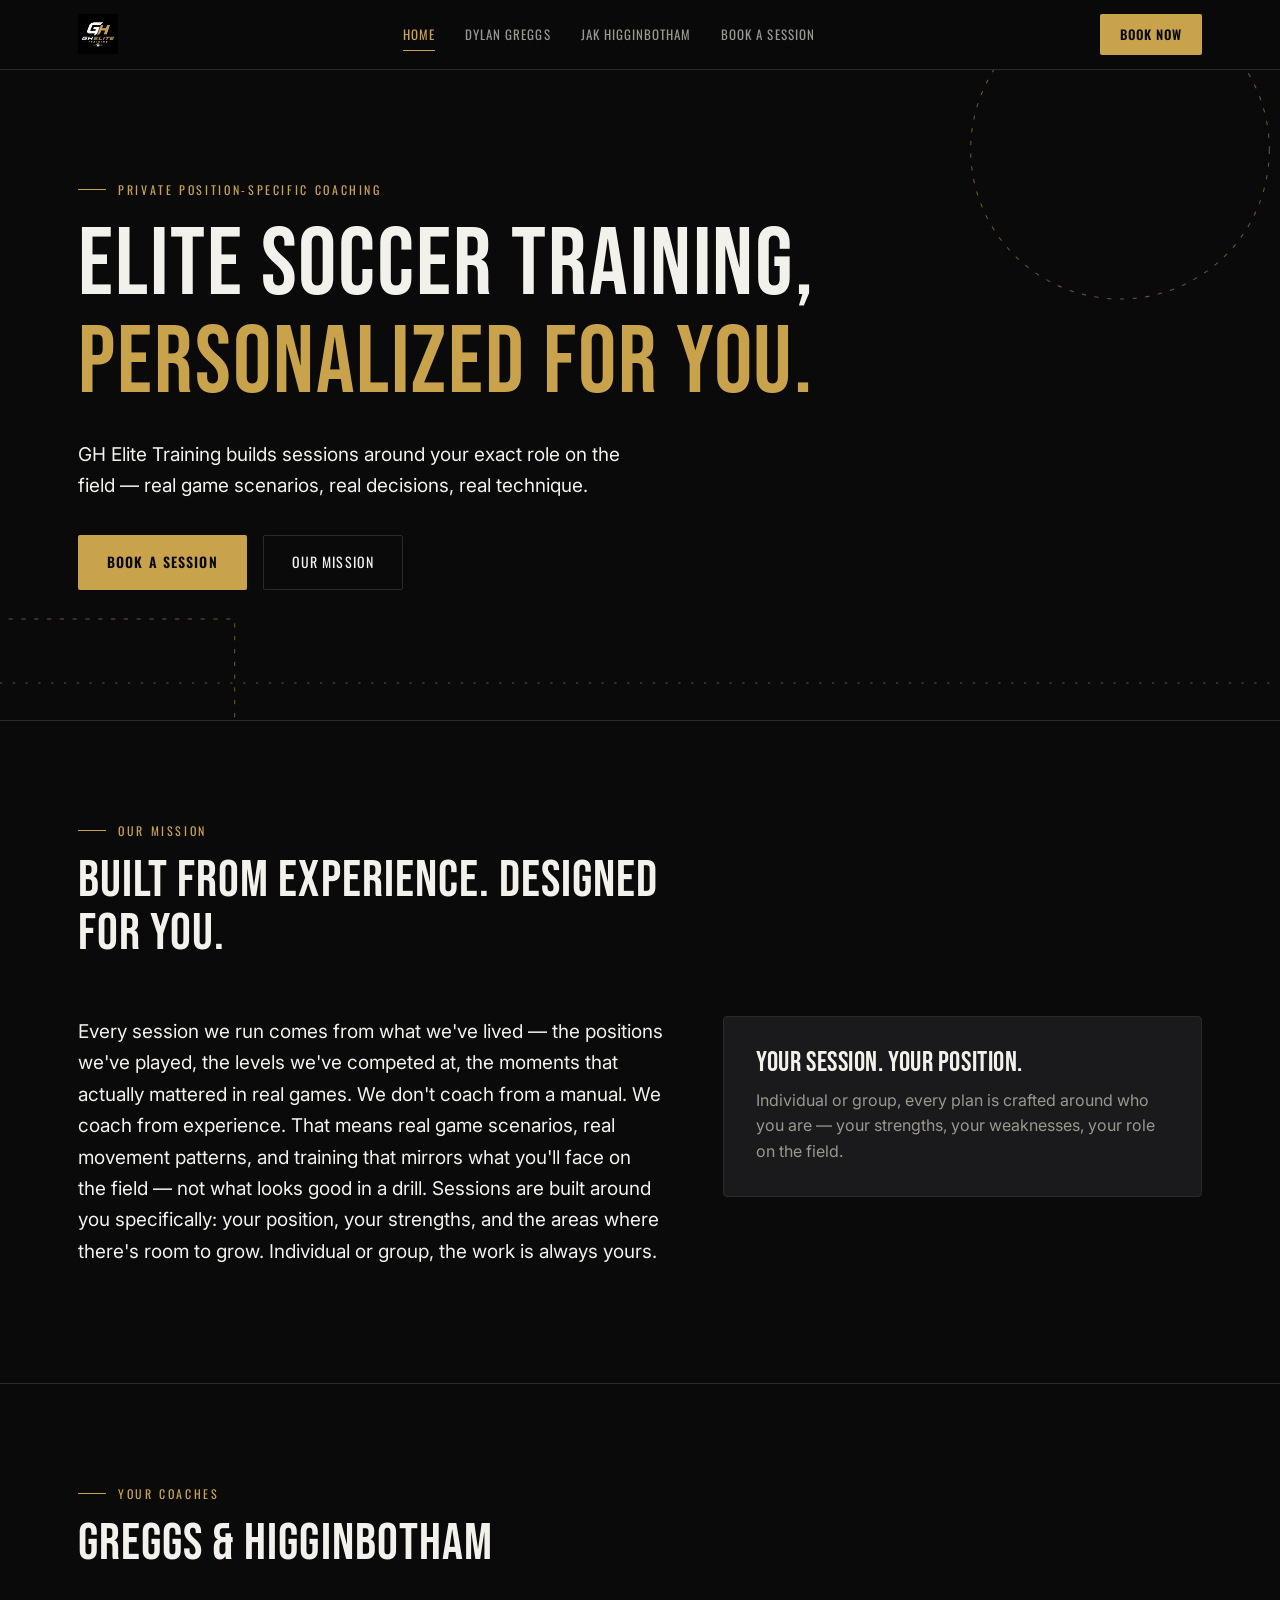
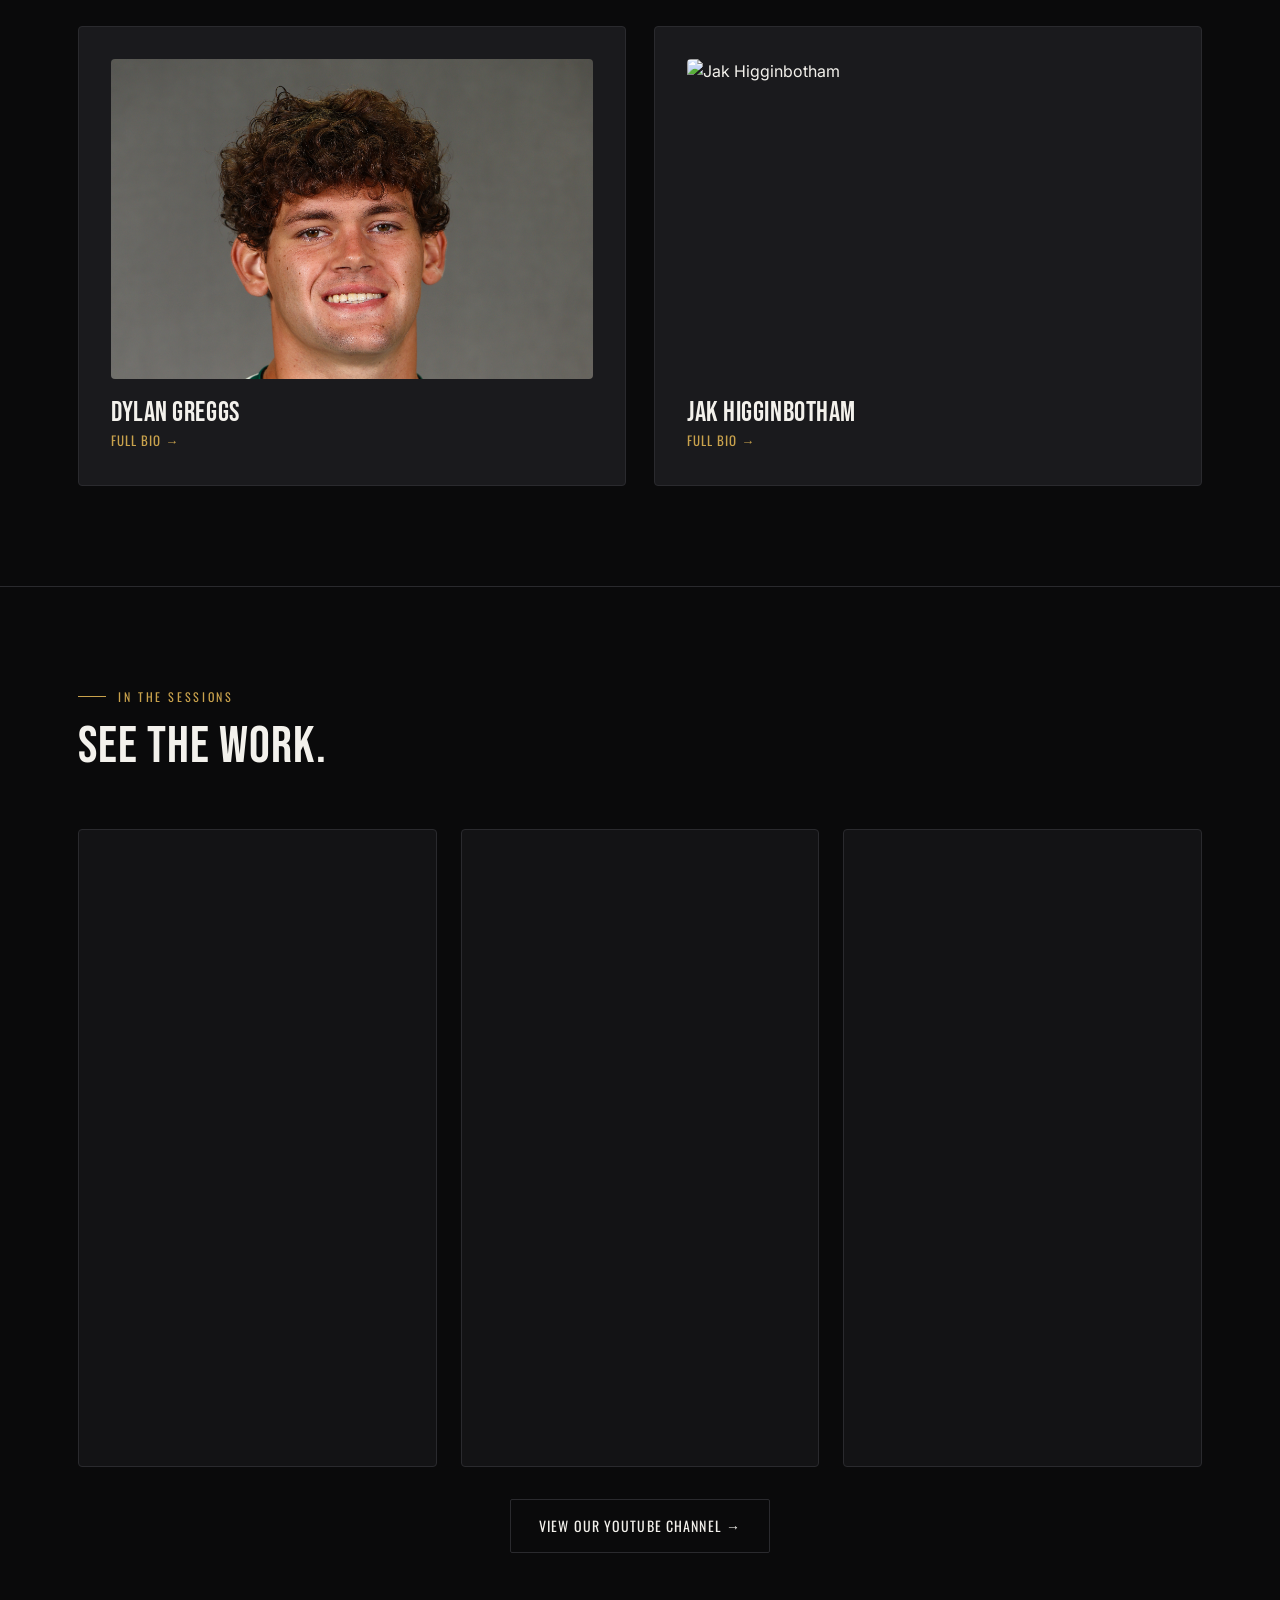
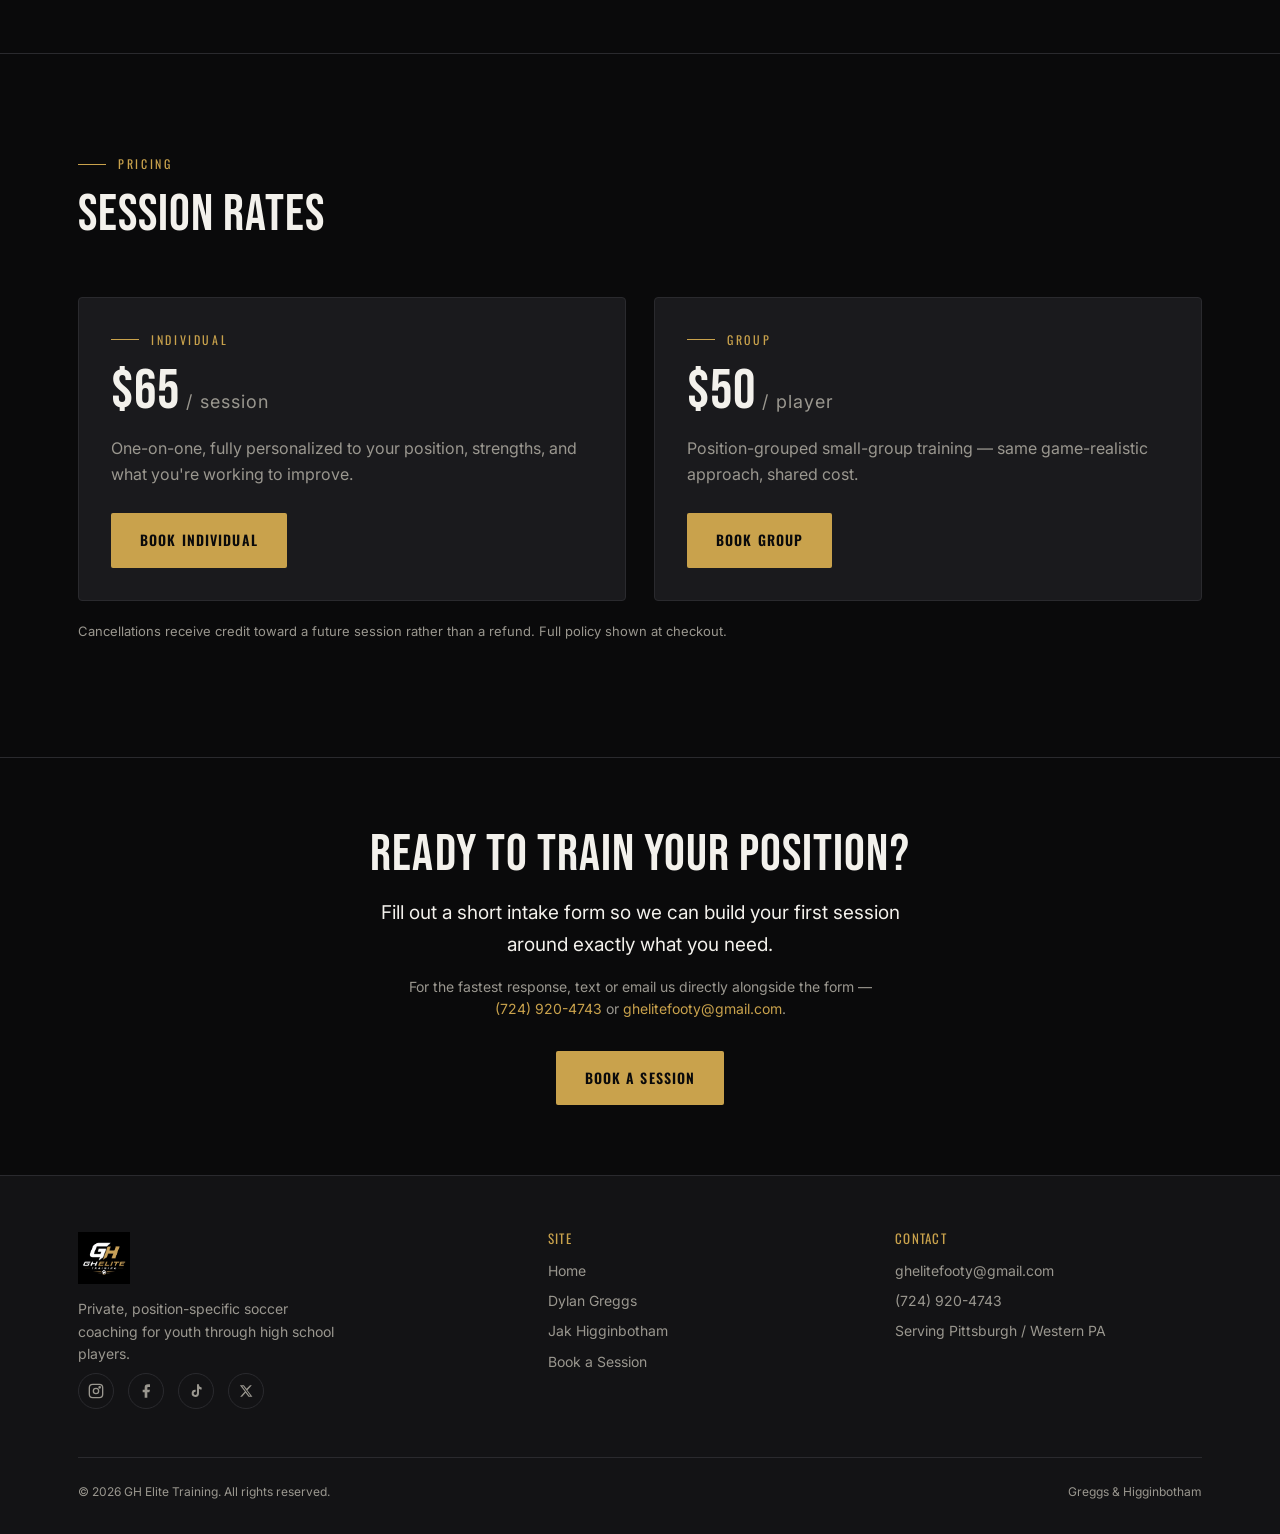
==== commit 74706b40: "Update coaches section, Jak photo, serving area, remove placeholders" ====
--- a/index.html
+++ b/index.html
@@ -88,13 +88,12 @@
     </div>
     <div class="grid-2">
       <a href="about-greggs.html" class="card" style="display:block;">
-        <img src="assets/greggs-headshot-slippery-rock.jpeg" alt="Dylan Greggs" style="width:100%; height:320px; object-fit:cover; object-position:center top; border-radius:4px; margin-bottom:20px; display:block;">
+        <img src="assets/greggs-headshot-slippery-rock.jpeg" alt="Dylan Greggs" style="width:100%; height:320px; object-fit:cover; object-position:center 8%; border-radius:4px; margin-bottom:20px; display:block;">
         <h3>Dylan Greggs</h3>
         <span class="gold" style="font-family:var(--label); font-size:13px; letter-spacing:.08em; text-transform:uppercase;">Full Bio &rarr;</span>
       </a>
       <a href="about-higginbotham.html" class="card" style="display:block;">
-        <div class="placeholder-note">Placeholder — swap in coach photo</div>
-        <div style="height:220px; background:var(--black-soft); border:1px solid var(--line); border-radius:4px; margin-bottom:20px; display:flex; align-items:center; justify-content:center; color:var(--grey); font-family:var(--label); letter-spacing:.08em; text-transform:uppercase; font-size:13px;">Coach Photo</div>
+        <img src="assets/IMG_2989.PNG" alt="Jak Higginbotham" style="width:100%; height:320px; object-fit:cover; object-position:center 20%; border-radius:4px; margin-bottom:20px; display:block;">
         <h3>Jak Higginbotham</h3>
         <span class="gold" style="font-family:var(--label); font-size:13px; letter-spacing:.08em; text-transform:uppercase;">Full Bio &rarr;</span>
       </a>
@@ -209,7 +208,7 @@
         <h4>Contact</h4>
         <a href="mailto:ghelitefooty@gmail.com">ghelitefooty@gmail.com</a>
         <a href="tel:7249204743">(724) 920-4743</a>
-        <p>Serving [city / region]</p>
+        <p>Serving Pittsburgh / Western PA</p>
       </div>
     </div>
     <div class="footer-bottom">
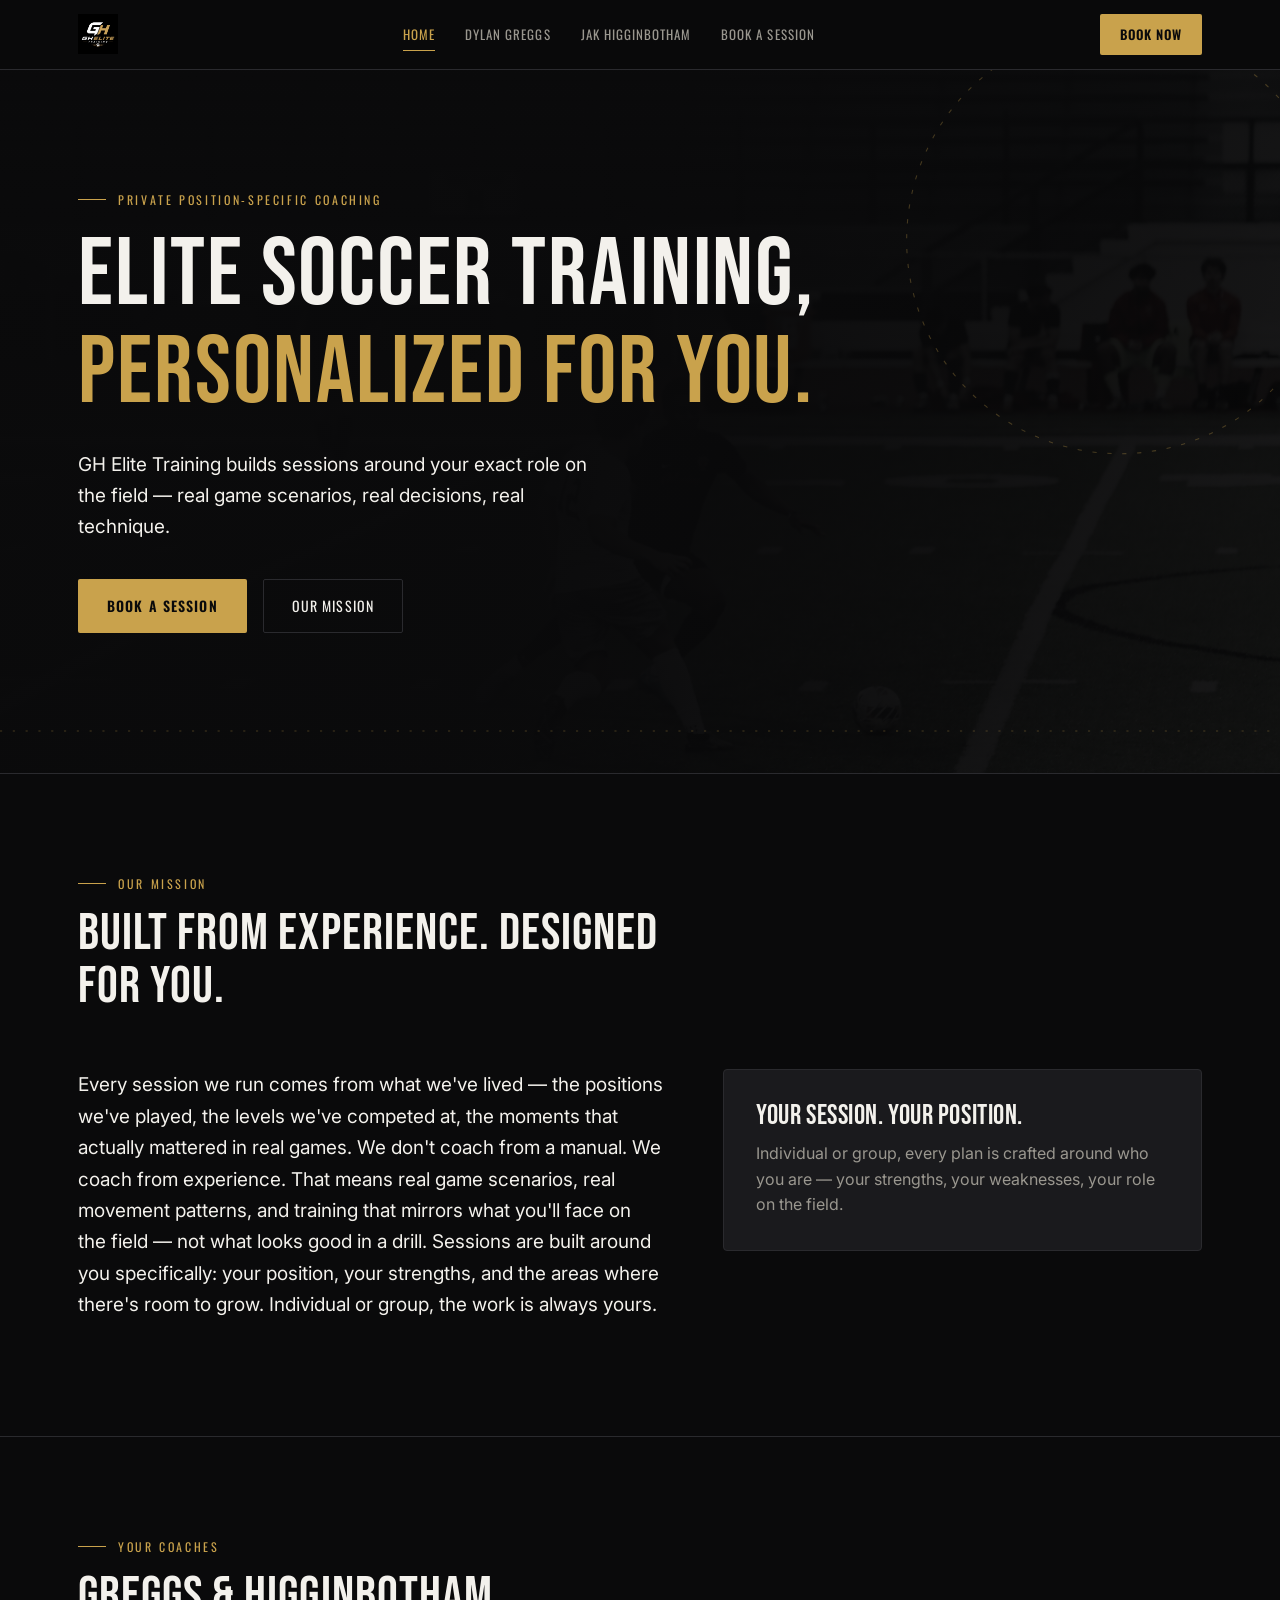
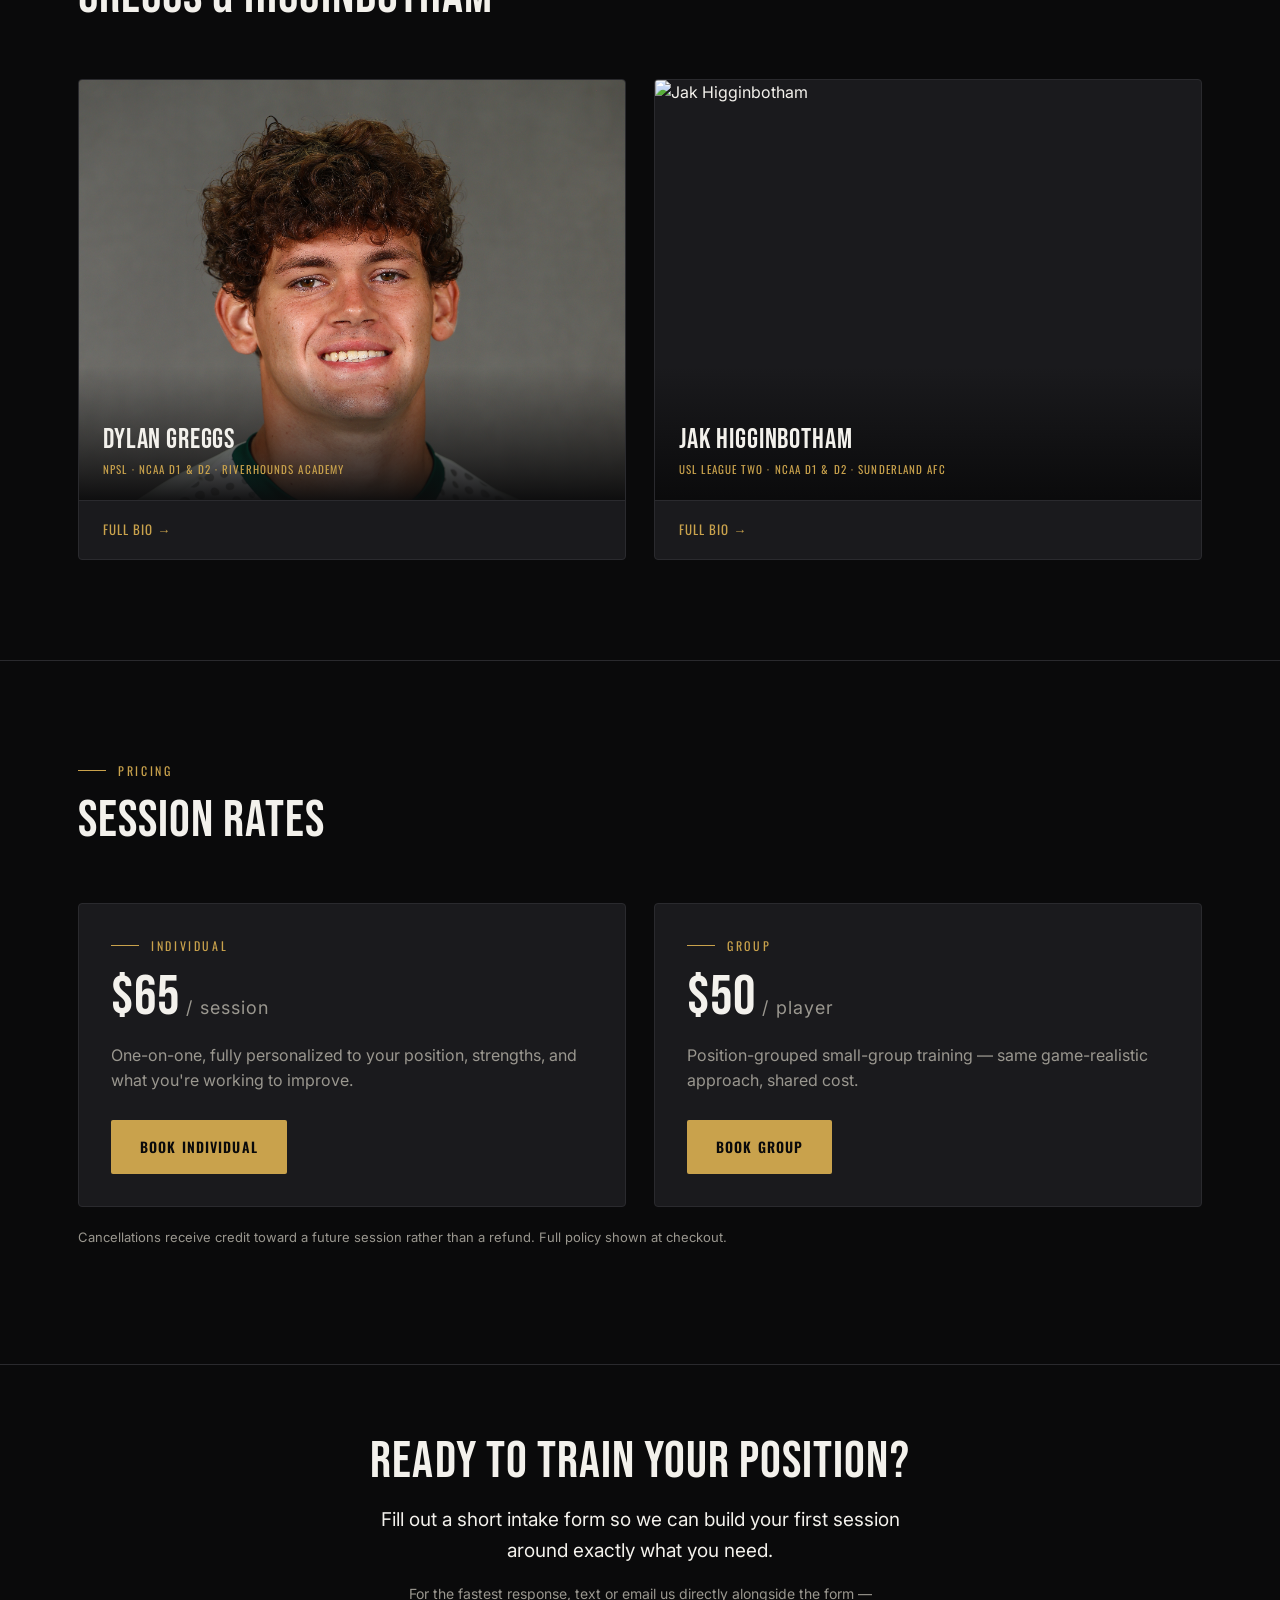
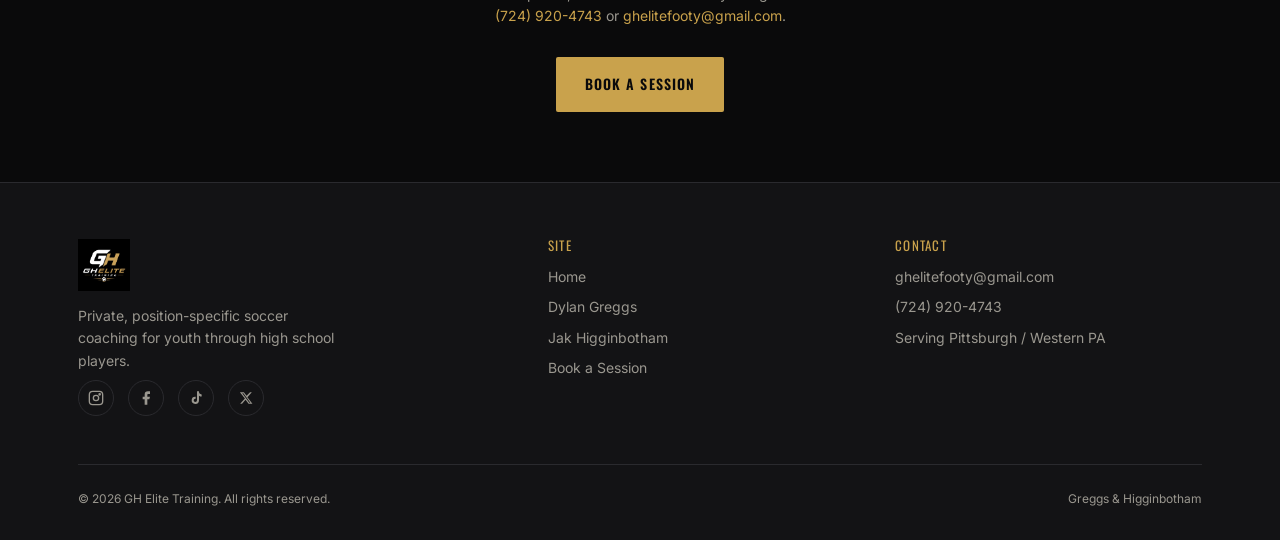
==== commit 354d033b: "Remove video sections, photo hero, editorial coach cards, visual polish" ====
--- a/index.html
+++ b/index.html
@@ -28,22 +28,23 @@
 </header>
 
 <!-- ============================================================ HERO -->
-<section style="padding-top:110px; padding-bottom:130px; position:relative; overflow:hidden;">
-  <div class="pitch-lines" aria-hidden="true">
+<section style="padding-top:120px; padding-bottom:140px; position:relative; overflow:hidden;">
+  <div style="position:absolute; inset:0; background:url('assets/greggs-college-action.png') center 30% / cover no-repeat; filter:brightness(0.18) saturate(0.3);"></div>
+  <div style="position:absolute; inset:0; background:linear-gradient(110deg, rgba(10,10,11,0.97) 45%, rgba(10,10,11,0.5) 100%);"></div>
+  <div class="pitch-lines" aria-hidden="true" style="opacity:.3;">
     <svg viewBox="0 0 1200 700" preserveAspectRatio="xMidYMid slice">
-      <circle cx="1050" cy="120" r="140" fill="none" stroke="#c9a24c" stroke-width="1" stroke-dasharray="4 8"/>
-      <line x1="0" y1="620" x2="1200" y2="620" stroke="#c9a24c" stroke-width="1" stroke-dasharray="2 10"/>
-      <rect x="-40" y="560" width="260" height="160" fill="none" stroke="#c9a24c" stroke-width="1" stroke-dasharray="4 8"/>
+      <circle cx="1050" cy="180" r="200" fill="none" stroke="#c9a24c" stroke-width="1" stroke-dasharray="4 10"/>
+      <line x1="0" y1="640" x2="1200" y2="640" stroke="#c9a24c" stroke-width="1" stroke-dasharray="2 10"/>
     </svg>
   </div>
   <div class="wrap" style="position:relative; z-index:2;">
     <div class="eyebrow">Private Position-Specific Coaching</div>
     <h1 style="margin-top:18px; max-width:900px;">ELITE SOCCER TRAINING,<br><span class="gold">PERSONALIZED FOR YOU.</span></h1>
-    <p class="lead" style="max-width:560px; margin-top:26px;">
+    <p class="lead" style="max-width:540px; margin-top:26px;">
       GH Elite Training builds sessions around your exact role on the field —
       real game scenarios, real decisions, real technique.
     </p>
-    <div style="display:flex; gap:16px; margin-top:34px; flex-wrap:wrap;">
+    <div style="display:flex; gap:16px; margin-top:36px; flex-wrap:wrap;">
       <a href="booking.html" class="btn btn-primary">Book a Session</a>
       <a href="#mission" class="btn btn-ghost">Our Mission</a>
     </div>
@@ -87,51 +88,30 @@
       <h2>Greggs &amp; Higginbotham</h2>
     </div>
     <div class="grid-2">
-      <a href="about-greggs.html" class="card" style="display:block;">
-        <img src="assets/greggs-headshot-slippery-rock.jpeg" alt="Dylan Greggs" style="width:100%; height:320px; object-fit:cover; object-position:center 8%; border-radius:4px; margin-bottom:20px; display:block;">
-        <h3>Dylan Greggs</h3>
-        <span class="gold" style="font-family:var(--label); font-size:13px; letter-spacing:.08em; text-transform:uppercase;">Full Bio &rarr;</span>
+      <a href="about-greggs.html" class="coach-card">
+        <div class="coach-img-wrap">
+          <img src="assets/greggs-headshot-slippery-rock.jpeg" alt="Dylan Greggs" style="object-position:center 8%;">
+          <div class="coach-overlay">
+            <h3>Dylan Greggs</h3>
+            <span>NPSL · NCAA D1 &amp; D2 · Riverhounds Academy</span>
+          </div>
+        </div>
+        <div class="coach-foot">
+          <span class="gold" style="font-family:var(--label); font-size:13px; letter-spacing:.08em; text-transform:uppercase;">Full Bio &rarr;</span>
+        </div>
       </a>
-      <a href="about-higginbotham.html" class="card" style="display:block;">
-        <img src="assets/IMG_2989.PNG" alt="Jak Higginbotham" style="width:100%; height:320px; object-fit:cover; object-position:center 20%; border-radius:4px; margin-bottom:20px; display:block;">
-        <h3>Jak Higginbotham</h3>
-        <span class="gold" style="font-family:var(--label); font-size:13px; letter-spacing:.08em; text-transform:uppercase;">Full Bio &rarr;</span>
+      <a href="about-higginbotham.html" class="coach-card">
+        <div class="coach-img-wrap">
+          <img src="assets/IMG_2989.PNG" alt="Jak Higginbotham" style="object-position:center 15%;">
+          <div class="coach-overlay">
+            <h3>Jak Higginbotham</h3>
+            <span>USL League Two · NCAA D1 &amp; D2 · Sunderland AFC</span>
+          </div>
+        </div>
+        <div class="coach-foot">
+          <span class="gold" style="font-family:var(--label); font-size:13px; letter-spacing:.08em; text-transform:uppercase;">Full Bio &rarr;</span>
+        </div>
       </a>
-    </div>
-  </div>
-</section>
-
-<hr class="divider">
-
-<!-- ============================================================ SESSION VIDEOS -->
-<section id="videos">
-  <div class="wrap">
-    <div class="section-head">
-      <div class="eyebrow">In the Sessions</div>
-      <h2>See the work.</h2>
-    </div>
-    <div class="grid-3" style="margin-top:8px;">
-      <div>
-        <div style="aspect-ratio:9/16; background:var(--black-soft); border:1px solid var(--line); border-radius:4px; overflow:hidden;">
-          <!-- Replace VIDEO_ID_1 with your actual YouTube short/video ID -->
-          <iframe width="100%" height="100%" src="https://www.youtube.com/embed/VIDEO_ID_1" title="GH Elite Training session clip 1" frameborder="0" allow="accelerometer; autoplay; clipboard-write; encrypted-media; gyroscope; picture-in-picture" allowfullscreen style="display:block;"></iframe>
-        </div>
-      </div>
-      <div>
-        <div style="aspect-ratio:9/16; background:var(--black-soft); border:1px solid var(--line); border-radius:4px; overflow:hidden;">
-          <!-- Replace VIDEO_ID_2 with your actual YouTube short/video ID -->
-          <iframe width="100%" height="100%" src="https://www.youtube.com/embed/VIDEO_ID_2" title="GH Elite Training session clip 2" frameborder="0" allow="accelerometer; autoplay; clipboard-write; encrypted-media; gyroscope; picture-in-picture" allowfullscreen style="display:block;"></iframe>
-        </div>
-      </div>
-      <div>
-        <div style="aspect-ratio:9/16; background:var(--black-soft); border:1px solid var(--line); border-radius:4px; overflow:hidden;">
-          <!-- Replace VIDEO_ID_3 with your actual YouTube short/video ID -->
-          <iframe width="100%" height="100%" src="https://www.youtube.com/embed/VIDEO_ID_3" title="GH Elite Training session clip 3" frameborder="0" allow="accelerometer; autoplay; clipboard-write; encrypted-media; gyroscope; picture-in-picture" allowfullscreen style="display:block;"></iframe>
-        </div>
-      </div>
-    </div>
-    <div style="text-align:center; margin-top:32px;">
-      <a href="https://www.youtube.com/channel/UCNdIHaYRakiDPcJzqBPnquw" target="_blank" rel="noopener" class="btn btn-ghost">View Our YouTube Channel &rarr;</a>
     </div>
   </div>
 </section>
--- a/style.css
+++ b/style.css
@@ -277,6 +277,59 @@
   section { padding: 64px 0; }
 }
 
+/* -------------------------------------------------- coach cards --------- */
+
+.coach-card {
+  display: block;
+  border: 1px solid var(--line);
+  border-radius: 4px;
+  overflow: hidden;
+  background: var(--black-card);
+  text-decoration: none;
+  transition: border-color 0.25s;
+}
+.coach-card:hover { border-color: var(--gold); }
+
+.coach-img-wrap {
+  position: relative;
+  overflow: hidden;
+  height: 420px;
+}
+.coach-img-wrap img {
+  width: 100%;
+  height: 100%;
+  object-fit: cover;
+  display: block;
+  transition: transform 0.5s ease;
+}
+.coach-card:hover .coach-img-wrap img { transform: scale(1.04); }
+
+.coach-overlay {
+  position: absolute;
+  bottom: 0; left: 0; right: 0;
+  padding: 60px 24px 22px;
+  background: linear-gradient(0deg, rgba(10,10,11,0.96) 0%, rgba(10,10,11,0) 100%);
+}
+.coach-overlay h3 {
+  color: var(--white);
+  font-size: 28px;
+  letter-spacing: .03em;
+}
+.coach-overlay span {
+  display: block;
+  font-family: var(--label);
+  font-size: 11px;
+  letter-spacing: .1em;
+  text-transform: uppercase;
+  color: var(--gold);
+  margin-top: 6px;
+}
+
+.coach-foot {
+  padding: 16px 24px;
+  border-top: 1px solid var(--line);
+}
+
 /* -------------------------------------------------- responsive grids --- */
 
 .grid-2       { display:grid; grid-template-columns:1fr 1fr; gap:28px; }
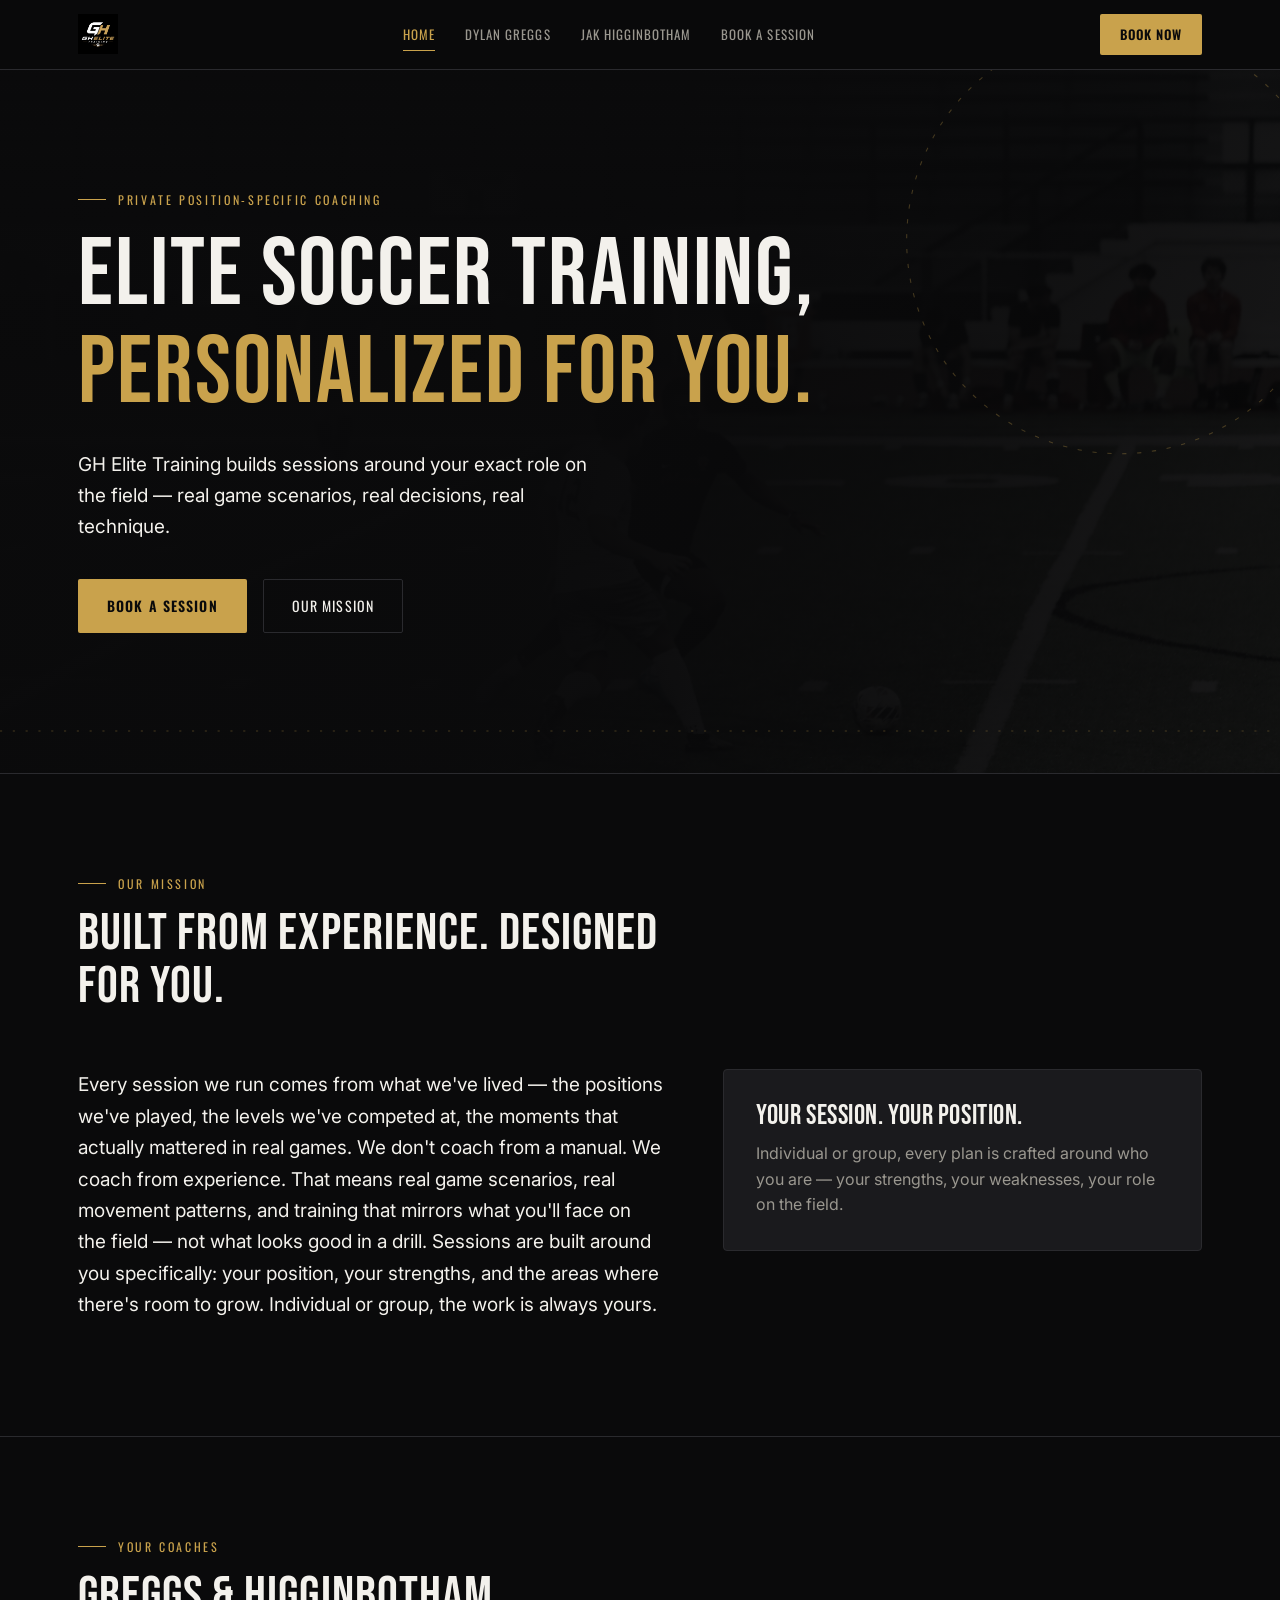
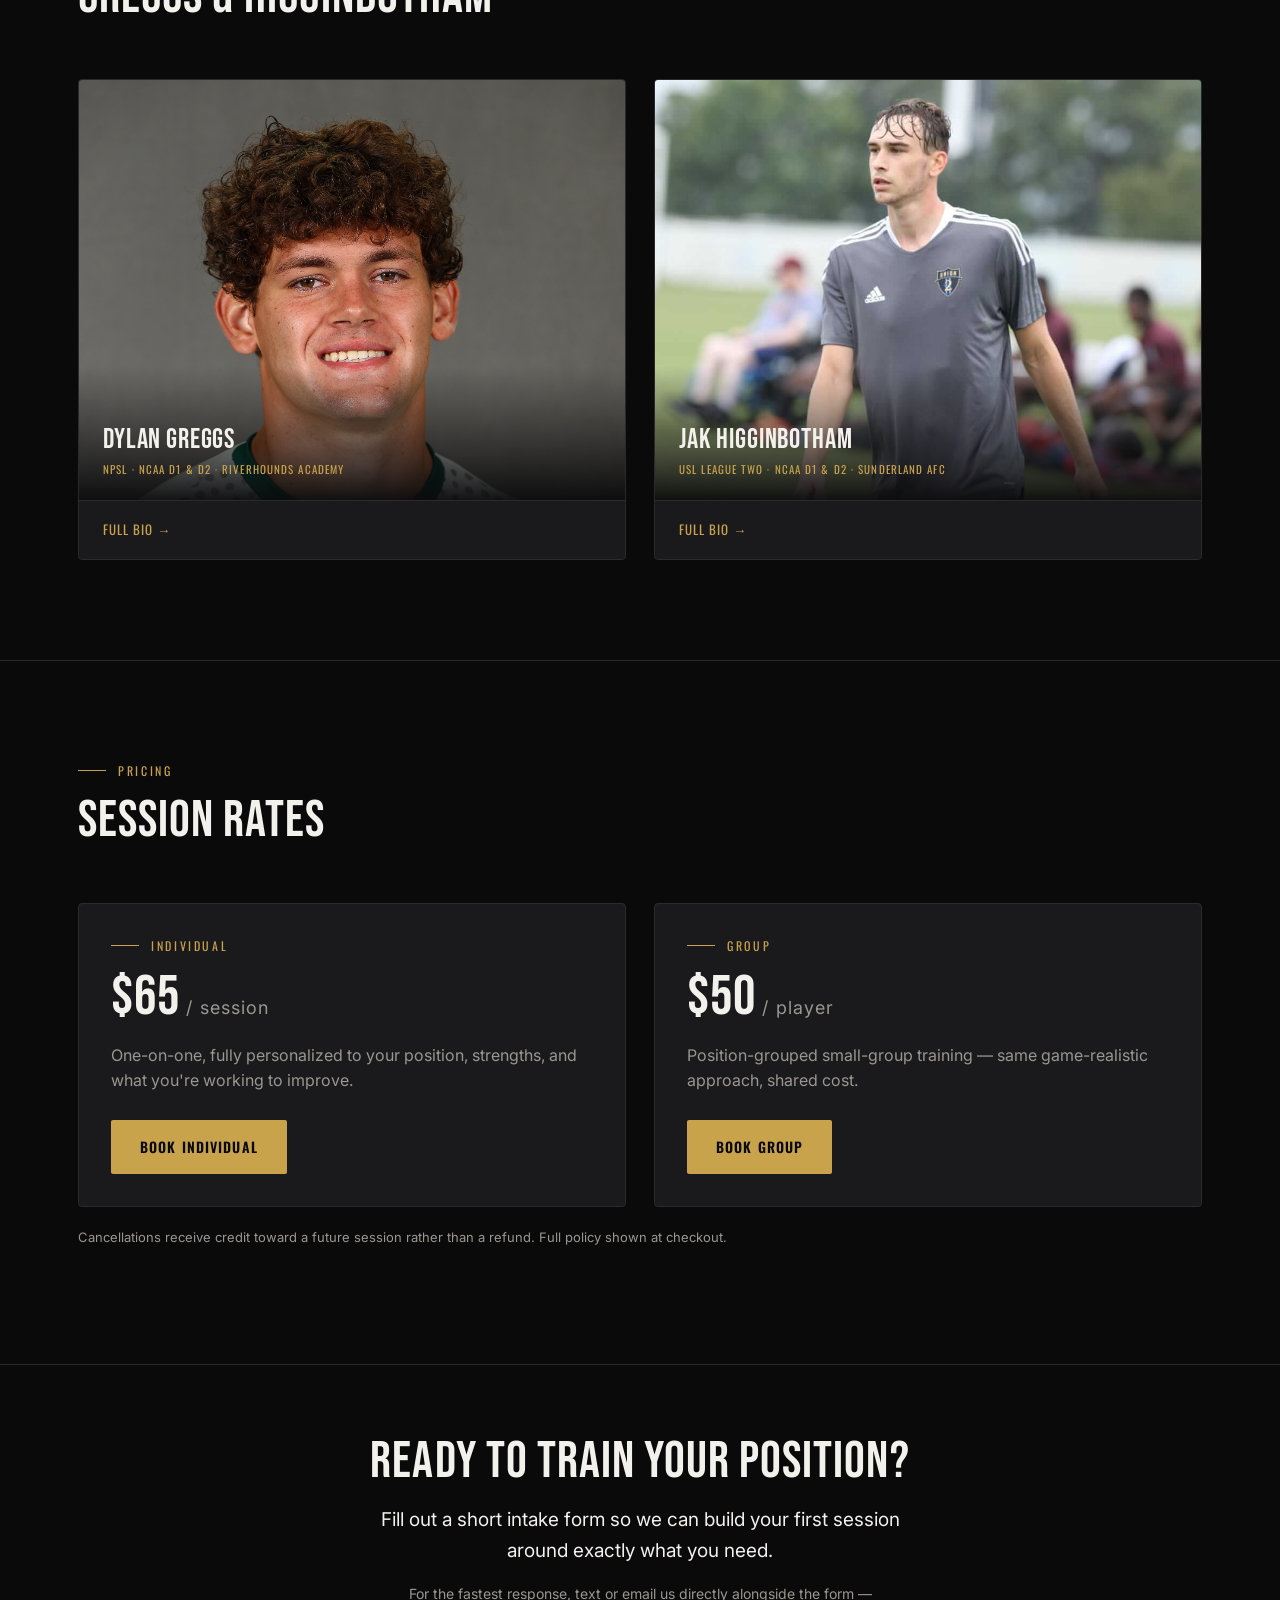
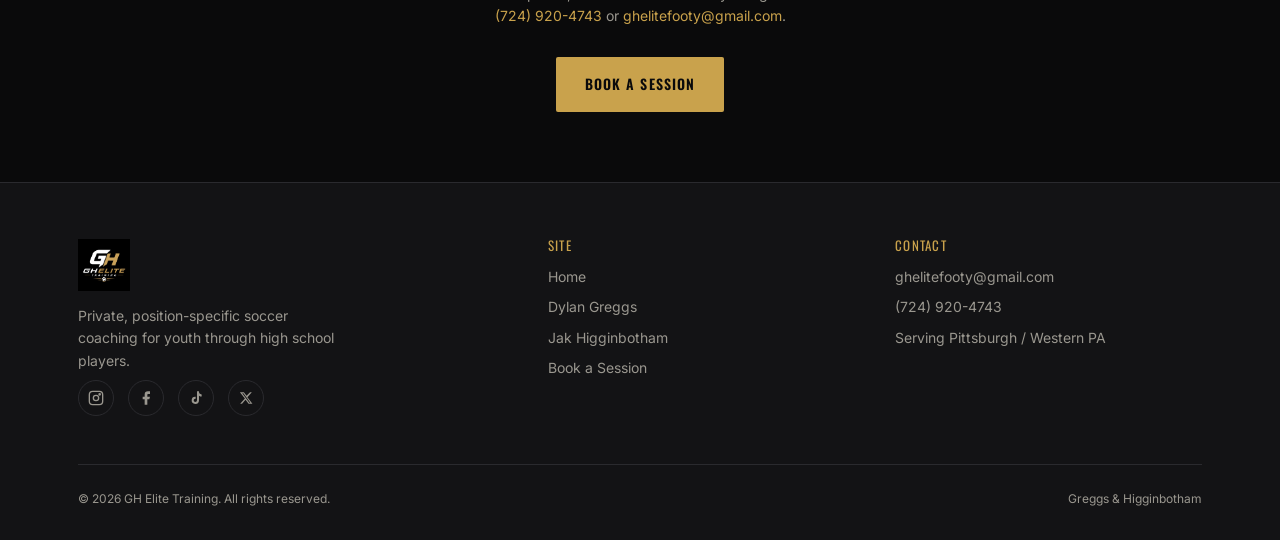
==== commit b866f99d: "Update Jak homepage photo to Union 2 action shot" ====
--- a/index.html
+++ b/index.html
@@ -102,7 +102,7 @@
       </a>
       <a href="about-higginbotham.html" class="coach-card">
         <div class="coach-img-wrap">
-          <img src="assets/IMG_2989.PNG" alt="Jak Higginbotham" style="object-position:center 15%;">
+          <img src="assets/930D5022-E48E-46AC-96CA-D6AD8592A888.JPG" alt="Jak Higginbotham" style="object-position:center 15%;">
           <div class="coach-overlay">
             <h3>Jak Higginbotham</h3>
             <span>USL League Two · NCAA D1 &amp; D2 · Sunderland AFC</span>
